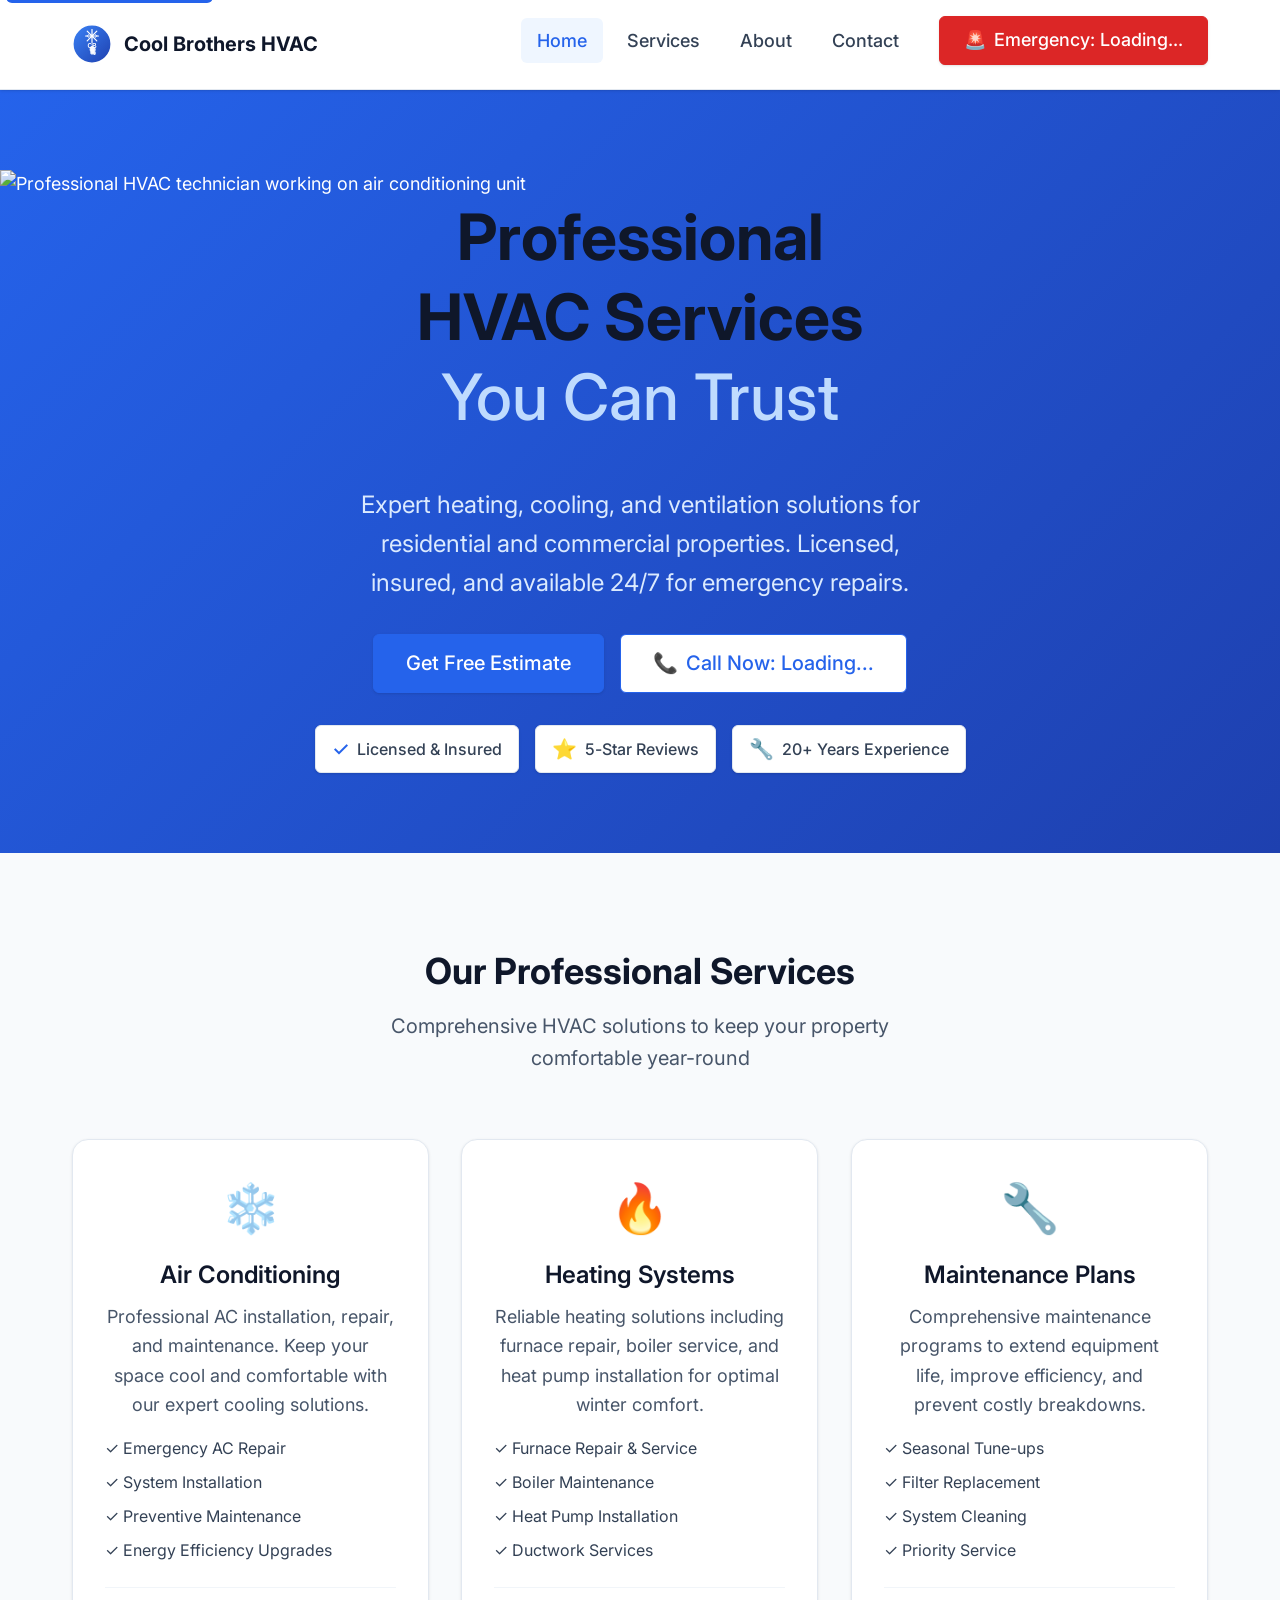
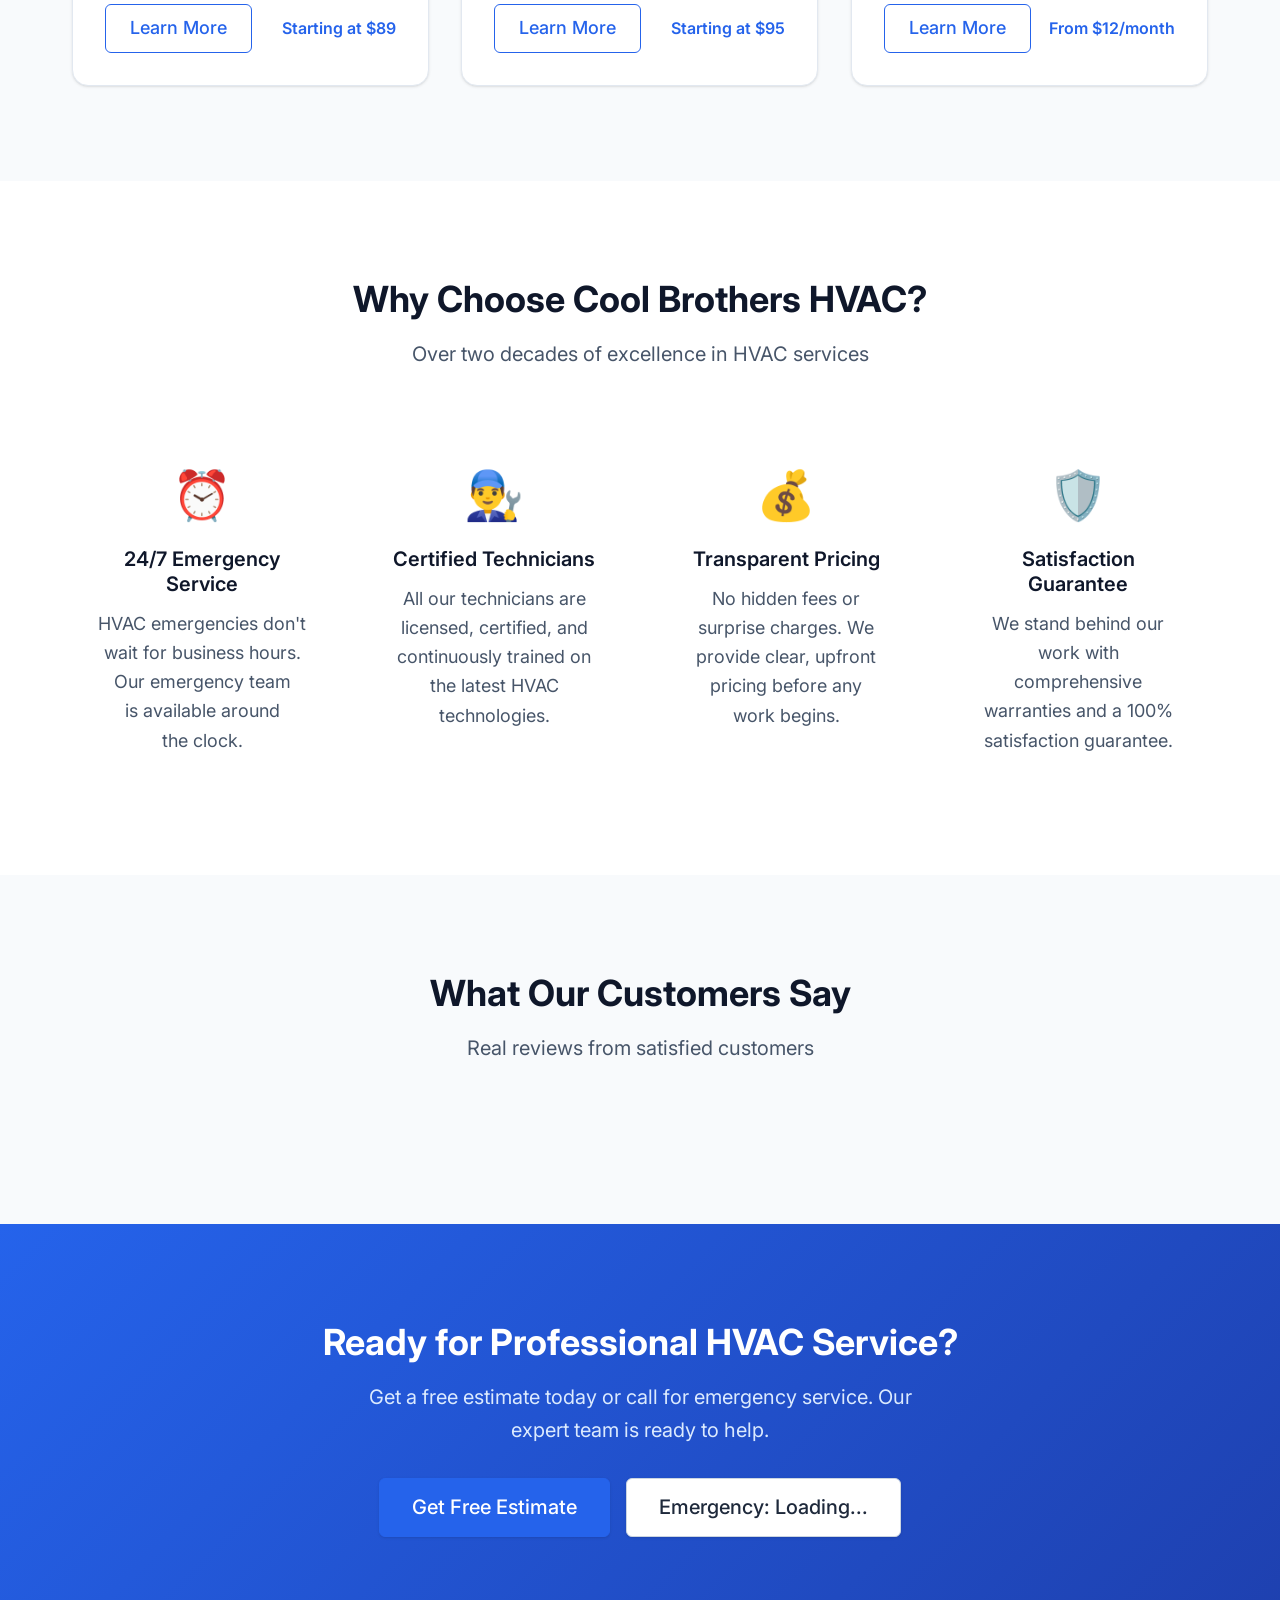
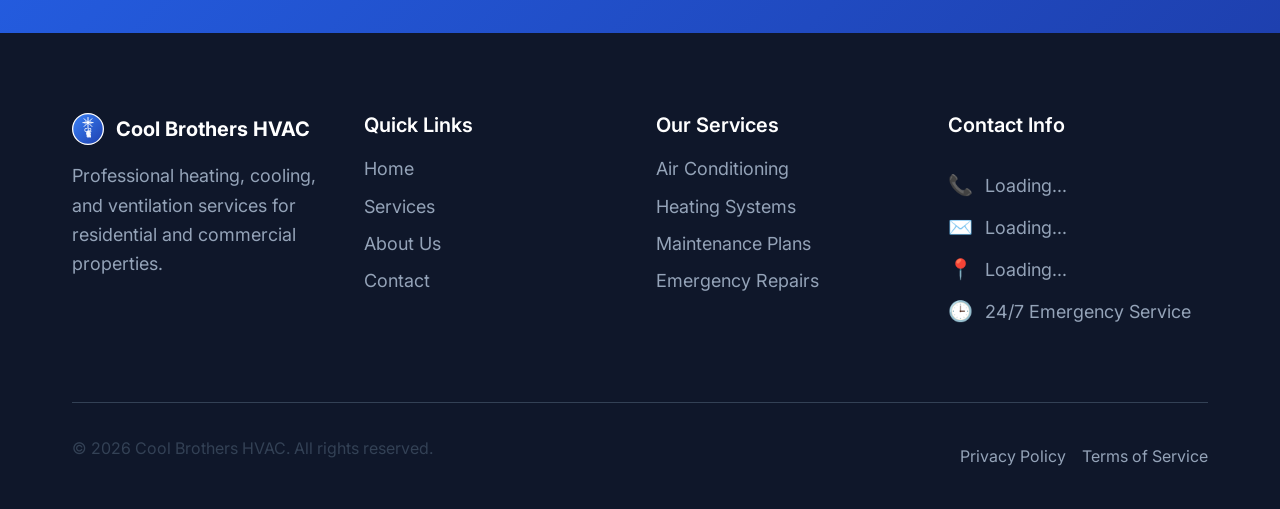
==== index.html @ 7c3dbd48 "Initial commit" ====
<!DOCTYPE html>
<html lang="en">
<head>
    <meta charset="UTF-8">
    <meta name="viewport" content="width=device-width, initial-scale=1.0">
    <meta name="description" content="Cool Brothers HVAC - Professional heating, cooling, and ventilation services for residential and commercial properties. Emergency repairs available 24/7.">
    <meta name="keywords" content="HVAC, heating, cooling, air conditioning, furnace repair, emergency HVAC, commercial HVAC">
    <title>Cool Brothers HVAC - Professional Heating & Cooling Services</title>
    
    <!-- Stylesheets -->
    <link rel="stylesheet" href="css/main.css">
    
    <!-- Favicon -->
    <link rel="icon" type="image/svg+xml" href="assets/images/favicon.svg">
    <link rel="alternate icon" href="assets/images/favicon.svg">
    
    <!-- Preconnect for performance optimization -->
    <link rel="preconnect" href="https://fonts.googleapis.com">
    <link rel="preconnect" href="https://fonts.gstatic.com" crossorigin>
    <link href="https://fonts.googleapis.com/css2?family=Inter:wght@400;500;600;700&family=Open+Sans:wght@400;600&display=swap" rel="stylesheet">
    
    <!-- Load Configuration First -->
    <script src="js/config.js"></script>
    
    <!-- Segment Analytics (Configuration-driven) -->
    <script>
        !function(){var analytics=window.analytics=window.analytics||[];if(!analytics.initialize)if(analytics.invoked)window.console&&console.error&&console.error("Segment snippet included twice.");else{analytics.invoked=!0;analytics.methods=["trackSubmit","trackClick","trackLink","trackForm","pageview","identify","reset","group","track","ready","alias","debug","page","once","off","on","addSourceMiddleware","addIntegrationMiddleware","setAnonymousId","addDestinationMiddleware"];analytics.factory=function(e){return function(){var t=Array.prototype.slice.call(arguments);t.unshift(e);analytics.push(t);return analytics}};for(var e=0;e<analytics.methods.length;e++){var key=analytics.methods[e];analytics[key]=analytics.factory(key)}analytics.load=function(key,e){var t=document.createElement("script");t.type="text/javascript";t.async=!0;t.src="https://cdn.segment.com/analytics.js/v1/" + key + "/analytics.min.js";var n=document.getElementsByTagName("script")[0];n.parentNode.insertBefore(t,n);analytics._loadOptions=e};analytics.SNIPPET_VERSION="4.13.2";
        
        // Initialize analytics with configuration
        window.addEventListener('DOMContentLoaded', function() {
            try {
                // Initialize config first
                if (typeof CoolBrothersConfig !== 'undefined') {
                    window.AppConfig = new CoolBrothersConfig();
                    const config = window.AppConfig.getAnalytics();
                    if (config.enabled && config.segmentWriteKey && !config.segmentWriteKey.includes('paste_your_')) {
                        analytics.load(config.segmentWriteKey);
                        analytics.page();
                        console.log('📊 Segment Analytics initialized');
                    } else if (window.AppConfig.isDevelopment()) {
                        console.warn('⚠️ Segment Analytics not initialized - please set SEGMENT_WRITE_KEY in config.js');
                    }
                } else {
                    console.warn('⚠️ Configuration not loaded - check js/config.js');
                }
            } catch (error) {
                console.error('⚠️ Analytics initialization failed:', error);
            }
        });
        }}();
    </script>
</head>
<body>
    <!-- Skip to main content for accessibility -->
    <a href="#main" class="skip-link">Skip to main content</a>
    
    <!-- Header with navigation -->
    <header class="header" role="banner">
        <div class="container">
            <nav class="navbar" role="navigation" aria-label="Main navigation">
                <!-- Logo and company name -->
                <div class="navbar__brand">
                    <img src="assets/images/logo.svg" alt="Cool Brothers HVAC" class="logo" width="50" height="50">
                    <span class="company-name">Cool Brothers HVAC</span>
                </div>
                
                <!-- Mobile menu toggle button -->
                <button class="navbar__toggle" aria-label="Toggle mobile menu" aria-expanded="false">
                    <span class="navbar__toggle-icon"></span>
                    <span class="navbar__toggle-icon"></span>
                    <span class="navbar__toggle-icon"></span>
                </button>
                
                <!-- Navigation menu -->
                <div class="navbar__menu" id="navbarMenu">
                    <ul class="navbar__nav" role="menubar">
                        <li class="navbar__item" role="none">
                            <a href="index.html" class="navbar__link navbar__link--active" role="menuitem" aria-current="page">Home</a>
                        </li>
                        <li class="navbar__item" role="none">
                            <a href="services.html" class="navbar__link" role="menuitem">Services</a>
                        </li>
                        <li class="navbar__item" role="none">
                            <a href="about.html" class="navbar__link" role="menuitem">About</a>
                        </li>
                        <li class="navbar__item" role="none">
                            <a href="contact.html" class="navbar__link" role="menuitem">Contact</a>
                        </li>
                        <!-- Emergency contact in header -->
                        <li class="navbar__item navbar__item--emergency" role="none">
                            <a href="#" class="btn btn--emergency" role="menuitem" id="headerEmergencyBtn">
                                <span class="emergency-icon">🚨</span>
                                <span class="emergency-text">Emergency: Loading...</span>
                            </a>
                        </li>
                    </ul>
                </div>
            </nav>
        </div>
    </header>
    
    <!-- Main content -->
    <main id="main" class="main" role="main">
        
        <!-- Hero Section -->
        <section class="hero" role="banner">
            <div class="hero__background">
                <img src="assets/images/hero-bg.jpg" alt="Professional HVAC technician working on air conditioning unit" class="hero__image">
            </div>
            <div class="container">
                <div class="hero__content">
                    <h1 class="hero__title">
                        Professional HVAC Services
                        <span class="hero__subtitle">You Can Trust</span>
                    </h1>
                    <p class="hero__description">
                        Expert heating, cooling, and ventilation solutions for residential and commercial properties. 
                        Licensed, insured, and available 24/7 for emergency repairs.
                    </p>
                    
                    <!-- Hero call-to-action buttons -->
                    <div class="hero__actions">
                        <a href="contact.html" class="btn btn--primary btn--large" onclick="ConfigUtils.trackEvent('CTA Clicked', {location: 'hero', action: 'get_estimate'})">
                            Get Free Estimate
                        </a>
                        <a href="#" class="btn btn--secondary btn--large" id="heroPhoneBtn">
                            <span class="phone-icon">📞</span>
                            <span class="phone-text">Call Now: Loading...</span>
                        </a>
                    </div>
                    
                    <!-- Trust indicators -->
                    <div class="hero__badges">
                        <div class="trust-badge">
                            <span class="trust-badge__icon">✓</span>
                            <span class="trust-badge__text">Licensed & Insured</span>
                        </div>
                        <div class="trust-badge">
                            <span class="trust-badge__icon">⭐</span>
                            <span class="trust-badge__text">5-Star Reviews</span>
                        </div>
                        <div class="trust-badge">
                            <span class="trust-badge__icon">🔧</span>
                            <span class="trust-badge__text">20+ Years Experience</span>
                        </div>
                    </div>
                </div>
            </div>
        </section>
        
        <!-- Services Overview Section -->
        <section class="services-overview" id="services">
            <div class="container">
                <div class="section-header">
                    <h2 class="section-title">Our Professional Services</h2>
                    <p class="section-description">
                        Comprehensive HVAC solutions to keep your property comfortable year-round
                    </p>
                </div>
                
                <div class="services-grid">
                    <!-- Air Conditioning Service -->
                    <article class="service-card" role="region" aria-labelledby="ac-service-title">
                        <div class="service-card__icon">
                            ❄️
                        </div>
                        <h3 class="service-card__title" id="ac-service-title">Air Conditioning</h3>
                        <p class="service-card__description">
                            Professional AC installation, repair, and maintenance. Keep your space cool and comfortable with our expert cooling solutions.
                        </p>
                        <ul class="service-card__features">
                            <li>✓ Emergency AC Repair</li>
                            <li>✓ System Installation</li>
                            <li>✓ Preventive Maintenance</li>
                            <li>✓ Energy Efficiency Upgrades</li>
                        </ul>
                        <div class="service-card__actions">
                            <a href="services.html#air-conditioning" class="btn btn--outline">Learn More</a>
                            <span class="service-card__price">Starting at $89</span>
                        </div>
                    </article>
                    
                    <!-- Heating Service -->
                    <article class="service-card" role="region" aria-labelledby="heating-service-title">
                        <div class="service-card__icon">
                            🔥
                        </div>
                        <h3 class="service-card__title" id="heating-service-title">Heating Systems</h3>
                        <p class="service-card__description">
                            Reliable heating solutions including furnace repair, boiler service, and heat pump installation for optimal winter comfort.
                        </p>
                        <ul class="service-card__features">
                            <li>✓ Furnace Repair & Service</li>
                            <li>✓ Boiler Maintenance</li>
                            <li>✓ Heat Pump Installation</li>
                            <li>✓ Ductwork Services</li>
                        </ul>
                        <div class="service-card__actions">
                            <a href="services.html#heating" class="btn btn--outline">Learn More</a>
                            <span class="service-card__price">Starting at $95</span>
                        </div>
                    </article>
                    
                    <!-- Maintenance Service -->
                    <article class="service-card" role="region" aria-labelledby="maintenance-service-title">
                        <div class="service-card__icon">
                            🔧
                        </div>
                        <h3 class="service-card__title" id="maintenance-service-title">Maintenance Plans</h3>
                        <p class="service-card__description">
                            Comprehensive maintenance programs to extend equipment life, improve efficiency, and prevent costly breakdowns.
                        </p>
                        <ul class="service-card__features">
                            <li>✓ Seasonal Tune-ups</li>
                            <li>✓ Filter Replacement</li>
                            <li>✓ System Cleaning</li>
                            <li>✓ Priority Service</li>
                        </ul>
                        <div class="service-card__actions">
                            <a href="services.html#maintenance" class="btn btn--outline">Learn More</a>
                            <span class="service-card__price">From $12/month</span>
                        </div>
                    </article>
                </div>
            </div>
        </section>
        
        <!-- Why Choose Us Section -->
        <section class="why-choose-us">
            <div class="container">
                <div class="section-header">
                    <h2 class="section-title">Why Choose Cool Brothers HVAC?</h2>
                    <p class="section-description">
                        Over two decades of excellence in HVAC services
                    </p>
                </div>
                
                <div class="features-grid">
                    <div class="feature">
                        <div class="feature__icon">⏰</div>
                        <h3 class="feature__title">24/7 Emergency Service</h3>
                        <p class="feature__description">
                            HVAC emergencies don't wait for business hours. Our emergency team is available around the clock.
                        </p>
                    </div>
                    
                    <div class="feature">
                        <div class="feature__icon">👨‍🔧</div>
                        <h3 class="feature__title">Certified Technicians</h3>
                        <p class="feature__description">
                            All our technicians are licensed, certified, and continuously trained on the latest HVAC technologies.
                        </p>
                    </div>
                    
                    <div class="feature">
                        <div class="feature__icon">💰</div>
                        <h3 class="feature__title">Transparent Pricing</h3>
                        <p class="feature__description">
                            No hidden fees or surprise charges. We provide clear, upfront pricing before any work begins.
                        </p>
                    </div>
                    
                    <div class="feature">
                        <div class="feature__icon">🛡️</div>
                        <h3 class="feature__title">Satisfaction Guarantee</h3>
                        <p class="feature__description">
                            We stand behind our work with comprehensive warranties and a 100% satisfaction guarantee.
                        </p>
                    </div>
                </div>
            </div>
        </section>
        
        <!-- Testimonials Section (will be enhanced with JavaScript) -->
        <section class="testimonials" id="testimonials">
            <div class="container">
                <div class="section-header">
                    <h2 class="section-title">What Our Customers Say</h2>
                    <p class="section-description">
                        Real reviews from satisfied customers
                    </p>
                </div>
                
                <div class="testimonials-container" id="testimonialsContainer">
                    <!-- Testimonials will be loaded via JavaScript -->
                    <div class="testimonial-card">
                        <div class="testimonial-card__rating">
                            ⭐⭐⭐⭐⭐
                        </div>
                        <blockquote class="testimonial-card__quote">
                            "Excellent service! They arrived on time, diagnosed the problem quickly, and had our AC running perfectly within an hour. Highly recommend Cool Brothers HVAC."
                        </blockquote>
                        <cite class="testimonial-card__author">
                            <strong>Sarah Johnson</strong>
                            <span>Residential Customer</span>
                        </cite>
                    </div>
                </div>
            </div>
        </section>
        
        <!-- Call to Action Section -->
        <section class="cta-section">
            <div class="container">
                <div class="cta-content">
                    <h2 class="cta-title">Ready for Professional HVAC Service?</h2>
                    <p class="cta-description">
                        Get a free estimate today or call for emergency service. Our expert team is ready to help.
                    </p>
                    <div class="cta-actions">
                        <a href="contact.html" class="btn btn--primary btn--large" onclick="ConfigUtils.trackEvent('CTA Clicked', {location: 'bottom_cta', action: 'get_estimate'})">
                            Get Free Estimate
                        </a>
                        <a href="#" class="btn btn--white btn--large" id="ctaEmergencyBtn">
                            <span class="emergency-text">Emergency: Loading...</span>
                        </a>
                    </div>
                </div>
            </div>
        </section>
    </main>
    
    <!-- Footer -->
    <footer class="footer" role="contentinfo">
        <div class="container">
            <div class="footer__content">
                <!-- Company Information -->
                <div class="footer__section">
                    <div class="footer__brand">
                        <img src="assets/images/logo.svg" alt="Cool Brothers HVAC" class="footer__logo" width="40" height="40">
                        <span class="footer__company-name">Cool Brothers HVAC</span>
                    </div>
                    <p class="footer__description">
                        Professional heating, cooling, and ventilation services for residential and commercial properties.
                    </p>
                    <div class="footer__social">
                        <!-- Social media links would go here -->
                    </div>
                </div>
                
                <!-- Quick Links -->
                <div class="footer__section">
                    <h3 class="footer__title">Quick Links</h3>
                    <nav class="footer__nav" role="navigation" aria-label="Footer navigation">
                        <ul class="footer__nav-list">
                            <li><a href="index.html" class="footer__link">Home</a></li>
                            <li><a href="services.html" class="footer__link">Services</a></li>
                            <li><a href="about.html" class="footer__link">About Us</a></li>
                            <li><a href="contact.html" class="footer__link">Contact</a></li>
                        </ul>
                    </nav>
                </div>
                
                <!-- Services -->
                <div class="footer__section">
                    <h3 class="footer__title">Our Services</h3>
                    <ul class="footer__nav-list">
                        <li><a href="services.html#air-conditioning" class="footer__link">Air Conditioning</a></li>
                        <li><a href="services.html#heating" class="footer__link">Heating Systems</a></li>
                        <li><a href="services.html#maintenance" class="footer__link">Maintenance Plans</a></li>
                        <li><a href="services.html#emergency" class="footer__link">Emergency Repairs</a></li>
                    </ul>
                </div>
                
                <!-- Contact Information -->
                <div class="footer__section">
                    <h3 class="footer__title">Contact Info</h3>
                    <div class="footer__contact">
                        <div class="contact-item">
                            <span class="contact-item__icon">📞</span>
                            <a href="#" class="contact-item__text" id="footerPhoneLink">Loading...</a>
                        </div>
                        <div class="contact-item">
                            <span class="contact-item__icon">✉️</span>
                            <a href="#" class="contact-item__text" id="footerEmailLink">Loading...</a>
                        </div>
                        <div class="contact-item">
                            <span class="contact-item__icon">📍</span>
                            <span class="contact-item__text" id="footerAddress">Loading...</span>
                        </div>
                        <div class="contact-item">
                            <span class="contact-item__icon">🕒</span>
                            <span class="contact-item__text">24/7 Emergency Service</span>
                        </div>
                    </div>
                </div>
            </div>
            
            <!-- Footer Bottom -->
            <div class="footer__bottom">
                <div class="footer__copyright">
                    <p>&copy; 2026 Cool Brothers HVAC. All rights reserved.</p>
                </div>
                <div class="footer__legal">
                    <a href="#" class="footer__legal-link">Privacy Policy</a>
                    <a href="#" class="footer__legal-link">Terms of Service</a>
                </div>
            </div>
        </div>
    </footer>
    
    <!-- JavaScript files -->
    <script src="js/main.js"></script>
    
    <!-- Schema.org structured data for SEO -->
    <script type="application/ld+json">
    {
        "@context": "https://schema.org",
        "@type": "LocalBusiness",
        "name": "Cool Brothers HVAC",
        "image": "https://coolbrothershvac.com/assets/images/logo.svg",
        "description": "Professional heating, cooling, and ventilation services for residential and commercial properties.",
        "address": {
            "@type": "PostalAddress",
            "streetAddress": "123 Main St",
            "addressLocality": "Springfield",
            "addressRegion": "USA"
        },
        "telephone": "+15551234567",
        "email": "info@coolbrothershvac.com",
        "url": "https://coolbrothershvac.com",
        "openingHours": "Mo-Su 00:00-23:59",
        "serviceArea": {
            "@type": "GeoCircle",
            "geoMidpoint": {
                "@type": "GeoCoordinates",
                "latitude": "40.7128",
                "longitude": "-74.0060"
            },
            "geoRadius": "50000"
        },
        "aggregateRating": {
            "@type": "AggregateRating",
            "ratingValue": "4.8",
            "reviewCount": "127"
        }
    }
    </script>
</body>
</html>
---- css/main.css ----
/* ==========================================================================
   Cool Brothers HVAC - Main Stylesheet
   
   A comprehensive CSS foundation for a professional HVAC business website.
   Built with modern CSS practices, accessibility, and performance in mind.
   
   Table of Contents:
   1. CSS Custom Properties (Variables)
   2. CSS Reset & Base Styles
   3. Typography System
   4. Layout & Utilities
   5. Components
   6. Responsive Design
   7. Animations & Transitions
   8. Print Styles
   ========================================================================== */

/* ==========================================================================
   1. CSS CUSTOM PROPERTIES (CSS VARIABLES)
   ========================================================================== */

:root {
  /* === Color Palette === */
  /* Primary Blues - Professional & Trustworthy */
  --color-primary-50: #eff6ff;
  --color-primary-100: #dbeafe;
  --color-primary-200: #bfdbfe;
  --color-primary-300: #93c5fd;
  --color-primary-400: #60a5fa;
  --color-primary-500: #3b82f6;  /* Primary brand color */
  --color-primary-600: #2563eb;  /* Primary dark */
  --color-primary-700: #1d4ed8;
  --color-primary-800: #1e40af;
  --color-primary-900: #1e3a8a;

  /* Secondary Grays - Professional & Clean */
  --color-gray-50: #f8fafc;
  --color-gray-100: #f1f5f9;
  --color-gray-200: #e2e8f0;
  --color-gray-300: #cbd5e1;
  --color-gray-400: #94a3b8;
  --color-gray-500: #64748b;
  --color-gray-600: #475569;
  --color-gray-700: #334155;
  --color-gray-800: #1e293b;
  --color-gray-900: #0f172a;

  /* Accent Colors */
  --color-accent-blue: #0ea5e9;     /* Sky blue for highlights */
  --color-accent-teal: #0d9488;     /* Cooling teal */
  --color-warm-orange: #ea580c;     /* Heating orange */
  
  /* Semantic Colors */
  --color-white: #ffffff;
  --color-black: #000000;
  --color-success: #10b981;
  --color-warning: #f59e0b;
  --color-error: #ef4444;
  --color-emergency: #dc2626;

  /* === Typography === */
  --font-primary: 'Inter', -apple-system, BlinkMacSystemFont, 'Segoe UI', Roboto, sans-serif;
  --font-secondary: 'Open Sans', -apple-system, BlinkMacSystemFont, 'Segoe UI', Roboto, sans-serif;
  --font-mono: 'SF Mono', Monaco, Consolas, 'Liberation Mono', 'Courier New', monospace;

  /* Font Weights */
  --font-weight-light: 300;
  --font-weight-normal: 400;
  --font-weight-medium: 500;
  --font-weight-semibold: 600;
  --font-weight-bold: 700;

  /* Font Sizes - Fluid Typography */
  --font-size-xs: clamp(0.75rem, 0.7rem + 0.25vw, 0.875rem);
  --font-size-sm: clamp(0.875rem, 0.8rem + 0.375vw, 1rem);
  --font-size-base: clamp(1rem, 0.9rem + 0.5vw, 1.125rem);
  --font-size-lg: clamp(1.125rem, 1rem + 0.625vw, 1.25rem);
  --font-size-xl: clamp(1.25rem, 1.1rem + 0.75vw, 1.5rem);
  --font-size-2xl: clamp(1.5rem, 1.3rem + 1vw, 1.875rem);
  --font-size-3xl: clamp(1.875rem, 1.6rem + 1.375vw, 2.25rem);
  --font-size-4xl: clamp(2.25rem, 1.9rem + 1.75vw, 3rem);
  --font-size-5xl: clamp(3rem, 2.5rem + 2.5vw, 4rem);

  /* Line Heights */
  --line-height-tight: 1.25;
  --line-height-snug: 1.375;
  --line-height-normal: 1.5;
  --line-height-relaxed: 1.625;
  --line-height-loose: 2;

  /* === Spacing === */
  --space-px: 1px;
  --space-0: 0;
  --space-1: 0.25rem;    /* 4px */
  --space-2: 0.5rem;     /* 8px */
  --space-3: 0.75rem;    /* 12px */
  --space-4: 1rem;       /* 16px */
  --space-5: 1.25rem;    /* 20px */
  --space-6: 1.5rem;     /* 24px */
  --space-8: 2rem;       /* 32px */
  --space-10: 2.5rem;    /* 40px */
  --space-12: 3rem;      /* 48px */
  --space-16: 4rem;      /* 64px */
  --space-20: 5rem;      /* 80px */
  --space-24: 6rem;      /* 96px */
  --space-32: 8rem;      /* 128px */

  /* === Layout === */
  --container-max-width: 1200px;
  --container-padding: var(--space-4);
  --section-padding: var(--space-20);
  --card-padding: var(--space-6);

  /* Breakpoints (for reference in media queries) */
  --breakpoint-sm: 640px;
  --breakpoint-md: 768px;
  --breakpoint-lg: 1024px;
  --breakpoint-xl: 1280px;

  /* === Borders & Radius === */
  --border-width: 1px;
  --border-width-2: 2px;
  --border-radius-sm: 0.25rem;
  --border-radius: 0.375rem;
  --border-radius-md: 0.5rem;
  --border-radius-lg: 0.75rem;
  --border-radius-xl: 1rem;
  --border-radius-2xl: 1.5rem;
  --border-radius-full: 9999px;

  /* === Shadows === */
  --shadow-xs: 0 1px 2px 0 rgb(0 0 0 / 0.05);
  --shadow-sm: 0 1px 3px 0 rgb(0 0 0 / 0.1), 0 1px 2px -1px rgb(0 0 0 / 0.1);
  --shadow-md: 0 4px 6px -1px rgb(0 0 0 / 0.1), 0 2px 4px -2px rgb(0 0 0 / 0.1);
  --shadow-lg: 0 10px 15px -3px rgb(0 0 0 / 0.1), 0 4px 6px -4px rgb(0 0 0 / 0.1);
  --shadow-xl: 0 20px 25px -5px rgb(0 0 0 / 0.1), 0 8px 10px -6px rgb(0 0 0 / 0.1);
  --shadow-2xl: 0 25px 50px -12px rgb(0 0 0 / 0.25);

  /* === Z-Index Scale === */
  --z-index-dropdown: 1000;
  --z-index-sticky: 1020;
  --z-index-fixed: 1030;
  --z-index-modal: 1040;
  --z-index-popover: 1050;
  --z-index-tooltip: 1060;

  /* === Transitions === */
  --transition-fast: 150ms ease-in-out;
  --transition-normal: 200ms ease-in-out;
  --transition-slow: 300ms ease-in-out;
  --transition-slower: 500ms ease-in-out;

  /* === Animation Curves === */
  --ease-out-cubic: cubic-bezier(0.33, 1, 0.68, 1);
  --ease-in-out-cubic: cubic-bezier(0.65, 0, 0.35, 1);
}

/* ==========================================================================
   2. CSS RESET & BASE STYLES
   ========================================================================== */

/* Modern CSS Reset */
*,
*::before,
*::after {
  box-sizing: border-box;
}

* {
  margin: 0;
  padding: 0;
}

html,
body {
  height: 100%;
}

body {
  font-family: var(--font-primary);
  font-size: var(--font-size-base);
  font-weight: var(--font-weight-normal);
  line-height: var(--line-height-normal);
  color: var(--color-gray-800);
  background-color: var(--color-white);
  -webkit-font-smoothing: antialiased;
  -moz-osx-font-smoothing: grayscale;
  text-rendering: optimizeSpeed;
}

/* Improve media defaults */
img,
picture,
video,
canvas,
svg {
  display: block;
  max-width: 100%;
  height: auto;
}

/* Remove built-in form typography styles */
input,
button,
textarea,
select {
  font: inherit;
}

/* Avoid text overflows */
p,
h1,
h2,
h3,
h4,
h5,
h6 {
  overflow-wrap: break-word;
  hyphens: auto;
}

/* Improve line wrapping */
p {
  text-wrap: pretty;
}

h1,
h2,
h3,
h4,
h5,
h6 {
  text-wrap: balance;
}

/* Remove default button styles */
button {
  background: none;
  border: none;
  cursor: pointer;
}

/* Remove default link styles */
a {
  color: inherit;
  text-decoration: none;
}

/* Reset list styles */
ul,
ol {
  list-style: none;
}

/* Ensure consistent table rendering */
table {
  border-collapse: collapse;
  border-spacing: 0;
}

/* Accessibility improvements */
/* Remove animations for users who prefer reduced motion */
@media (prefers-reduced-motion: reduce) {
  *,
  *::before,
  *::after {
    animation-duration: 0.01ms !important;
    animation-iteration-count: 1 !important;
    transition-duration: 0.01ms !important;
    scroll-behavior: auto !important;
  }
}

/* Screen reader only content */
.sr-only {
  position: absolute;
  width: 1px;
  height: 1px;
  padding: 0;
  margin: -1px;
  overflow: hidden;
  clip: rect(0, 0, 0, 0);
  white-space: nowrap;
  border: 0;
}

/* Skip link for keyboard navigation */
.skip-link {
  position: absolute;
  top: -40px;
  left: 6px;
  background: var(--color-primary-600);
  color: var(--color-white);
  padding: var(--space-2) var(--space-4);
  border-radius: var(--border-radius);
  text-decoration: none;
  z-index: var(--z-index-tooltip);
  font-weight: var(--font-weight-medium);
  transition: var(--transition-fast);
}

.skip-link:focus {
  top: 6px;
}

/* ==========================================================================
   3. TYPOGRAPHY SYSTEM
   ========================================================================== */

/* Headings */
h1,
h2,
h3,
h4,
h5,
h6 {
  font-family: var(--font-primary);
  font-weight: var(--font-weight-bold);
  line-height: var(--line-height-tight);
  color: var(--color-gray-900);
  margin-bottom: var(--space-4);
}

h1 {
  font-size: var(--font-size-4xl);
  font-weight: var(--font-weight-bold);
}

h2 {
  font-size: var(--font-size-3xl);
  font-weight: var(--font-weight-bold);
}

h3 {
  font-size: var(--font-size-2xl);
  font-weight: var(--font-weight-semibold);
}

h4 {
  font-size: var(--font-size-xl);
  font-weight: var(--font-weight-semibold);
}

h5 {
  font-size: var(--font-size-lg);
  font-weight: var(--font-weight-medium);
}

h6 {
  font-size: var(--font-size-base);
  font-weight: var(--font-weight-medium);
  text-transform: uppercase;
  letter-spacing: 0.05em;
}

/* Paragraphs and text */
p {
  margin-bottom: var(--space-4);
  line-height: var(--line-height-relaxed);
  color: var(--color-gray-700);
}

/* Links */
a {
  color: var(--color-primary-600);
  transition: var(--transition-fast);
}

a:hover,
a:focus {
  color: var(--color-primary-700);
}

a:focus {
  outline: 2px solid var(--color-primary-500);
  outline-offset: 2px;
}

/* Lists */
ul,
ol {
  margin-left: var(--space-6);
  margin-bottom: var(--space-4);
}

li {
  margin-bottom: var(--space-2);
  line-height: var(--line-height-relaxed);
  color: var(--color-gray-700);
}

/* Quotes */
blockquote {
  border-left: 4px solid var(--color-primary-200);
  padding-left: var(--space-4);
  margin: var(--space-6) 0;
  font-style: italic;
  color: var(--color-gray-600);
  font-size: var(--font-size-lg);
  line-height: var(--line-height-relaxed);
}

/* Code */
code {
  font-family: var(--font-mono);
  font-size: 0.875em;
  background-color: var(--color-gray-100);
  padding: var(--space-1) var(--space-2);
  border-radius: var(--border-radius-sm);
  color: var(--color-gray-800);
}

/* Strong and emphasis */
strong {
  font-weight: var(--font-weight-semibold);
  color: var(--color-gray-900);
}

em {
  font-style: italic;
  color: var(--color-gray-700);
}

/* Small text */
small {
  font-size: var(--font-size-sm);
  color: var(--color-gray-500);
}

/* ==========================================================================
   4. LAYOUT & UTILITIES
   ========================================================================== */

/* Container */
.container {
  width: 100%;
  max-width: var(--container-max-width);
  margin: 0 auto;
  padding: 0 var(--container-padding);
}

@media (min-width: 640px) {
  .container {
    padding: 0 var(--space-6);
  }
}

@media (min-width: 1024px) {
  .container {
    padding: 0 var(--space-8);
  }
}

/* Section spacing */
.section {
  padding: var(--section-padding) 0;
}

/* Grid system */
.grid {
  display: grid;
  gap: var(--space-6);
}

.grid-cols-1 {
  grid-template-columns: repeat(1, minmax(0, 1fr));
}

.grid-cols-2 {
  grid-template-columns: repeat(2, minmax(0, 1fr));
}

.grid-cols-3 {
  grid-template-columns: repeat(3, minmax(0, 1fr));
}

.grid-cols-4 {
  grid-template-columns: repeat(4, minmax(0, 1fr));
}

/* Responsive grid adjustments */
@media (min-width: 640px) {
  .sm\:grid-cols-2 {
    grid-template-columns: repeat(2, minmax(0, 1fr));
  }
  .sm\:grid-cols-3 {
    grid-template-columns: repeat(3, minmax(0, 1fr));
  }
}

@media (min-width: 768px) {
  .md\:grid-cols-2 {
    grid-template-columns: repeat(2, minmax(0, 1fr));
  }
  .md\:grid-cols-3 {
    grid-template-columns: repeat(3, minmax(0, 1fr));
  }
  .md\:grid-cols-4 {
    grid-template-columns: repeat(4, minmax(0, 1fr));
  }
}

@media (min-width: 1024px) {
  .lg\:grid-cols-3 {
    grid-template-columns: repeat(3, minmax(0, 1fr));
  }
  .lg\:grid-cols-4 {
    grid-template-columns: repeat(4, minmax(0, 1fr));
  }
}

/* Flexbox utilities */
.flex {
  display: flex;
}

.inline-flex {
  display: inline-flex;
}

.flex-col {
  flex-direction: column;
}

.flex-row {
  flex-direction: row;
}

.flex-wrap {
  flex-wrap: wrap;
}

.items-center {
  align-items: center;
}

.items-start {
  align-items: flex-start;
}

.items-end {
  align-items: flex-end;
}

.justify-center {
  justify-content: center;
}

.justify-between {
  justify-content: space-between;
}

.justify-around {
  justify-content: space-around;
}

.justify-start {
  justify-content: flex-start;
}

.justify-end {
  justify-content: flex-end;
}

.gap-1 { gap: var(--space-1); }
.gap-2 { gap: var(--space-2); }
.gap-3 { gap: var(--space-3); }
.gap-4 { gap: var(--space-4); }
.gap-5 { gap: var(--space-5); }
.gap-6 { gap: var(--space-6); }
.gap-8 { gap: var(--space-8); }

/* Text alignment */
.text-left { text-align: left; }
.text-center { text-align: center; }
.text-right { text-align: right; }

/* Text colors */
.text-white { color: var(--color-white); }
.text-gray-500 { color: var(--color-gray-500); }
.text-gray-600 { color: var(--color-gray-600); }
.text-gray-700 { color: var(--color-gray-700); }
.text-gray-800 { color: var(--color-gray-800); }
.text-gray-900 { color: var(--color-gray-900); }
.text-primary-600 { color: var(--color-primary-600); }

/* Background colors */
.bg-white { background-color: var(--color-white); }
.bg-gray-50 { background-color: var(--color-gray-50); }
.bg-gray-100 { background-color: var(--color-gray-100); }
.bg-primary-50 { background-color: var(--color-primary-50); }
.bg-primary-500 { background-color: var(--color-primary-500); }
.bg-primary-600 { background-color: var(--color-primary-600); }

/* Spacing utilities */
.m-0 { margin: 0; }
.mt-0 { margin-top: 0; }
.mb-0 { margin-bottom: 0; }
.ml-0 { margin-left: 0; }
.mr-0 { margin-right: 0; }

.p-0 { padding: 0; }
.pt-0 { padding-top: 0; }
.pb-0 { padding-bottom: 0; }
.pl-0 { padding-left: 0; }
.pr-0 { padding-right: 0; }

.mb-4 { margin-bottom: var(--space-4); }
.mb-6 { margin-bottom: var(--space-6); }
.mb-8 { margin-bottom: var(--space-8); }

.py-4 { padding-top: var(--space-4); padding-bottom: var(--space-4); }
.py-6 { padding-top: var(--space-6); padding-bottom: var(--space-6); }
.py-8 { padding-top: var(--space-8); padding-bottom: var(--space-8); }

.px-4 { padding-left: var(--space-4); padding-right: var(--space-4); }
.px-6 { padding-left: var(--space-6); padding-right: var(--space-6); }
.px-8 { padding-left: var(--space-8); padding-right: var(--space-8); }

/* ==========================================================================
   5. COMPONENTS
   ========================================================================== */

/* === BUTTONS === */
.btn {
  display: inline-flex;
  align-items: center;
  justify-content: center;
  gap: var(--space-2);
  padding: var(--space-3) var(--space-6);
  font-family: var(--font-primary);
  font-size: var(--font-size-base);
  font-weight: var(--font-weight-medium);
  line-height: var(--line-height-tight);
  text-align: center;
  text-decoration: none;
  white-space: nowrap;
  border: var(--border-width) solid transparent;
  border-radius: var(--border-radius);
  cursor: pointer;
  transition: var(--transition-normal);
  user-select: none;
  min-height: 44px; /* Accessibility: minimum touch target */
}

.btn:focus {
  outline: 2px solid var(--color-primary-500);
  outline-offset: 2px;
}

.btn:disabled {
  opacity: 0.6;
  cursor: not-allowed;
}

/* Button Primary */
.btn--primary {
  background-color: var(--color-primary-600);
  color: var(--color-white);
  border-color: var(--color-primary-600);
  box-shadow: var(--shadow-sm);
}

.btn--primary:hover:not(:disabled) {
  background-color: var(--color-primary-700);
  border-color: var(--color-primary-700);
  transform: translateY(-1px);
  box-shadow: var(--shadow-md);
}

.btn--primary:active {
  transform: translateY(0);
  box-shadow: var(--shadow-sm);
}

/* Button Secondary */
.btn--secondary {
  background-color: var(--color-white);
  color: var(--color-primary-600);
  border-color: var(--color-primary-600);
}

.btn--secondary:hover:not(:disabled) {
  background-color: var(--color-primary-50);
  border-color: var(--color-primary-700);
  color: var(--color-primary-700);
}

/* Button Emergency */
.btn--emergency {
  background-color: var(--color-emergency);
  color: var(--color-white);
  border-color: var(--color-emergency);
  box-shadow: var(--shadow-sm);
  animation: pulse-emergency 2s infinite;
}

.btn--emergency:hover:not(:disabled) {
  background-color: #b91c1c;
  border-color: #b91c1c;
  animation: none;
}

@keyframes pulse-emergency {
  0%, 100% {
    box-shadow: 0 0 0 0 rgba(220, 38, 38, 0.7);
  }
  50% {
    box-shadow: 0 0 0 4px rgba(220, 38, 38, 0);
  }
}

/* Button White */
.btn--white {
  background-color: var(--color-white);
  color: var(--color-gray-800);
  border-color: var(--color-gray-300);
  box-shadow: var(--shadow-sm);
}

.btn--white:hover:not(:disabled) {
  background-color: var(--color-gray-50);
  border-color: var(--color-gray-400);
}

/* Button Outline */
.btn--outline {
  background-color: transparent;
  color: var(--color-primary-600);
  border-color: var(--color-primary-600);
}

.btn--outline:hover:not(:disabled) {
  background-color: var(--color-primary-600);
  color: var(--color-white);
}

/* Button Sizes */
.btn--small {
  padding: var(--space-2) var(--space-4);
  font-size: var(--font-size-sm);
  min-height: 36px;
}

.btn--large {
  padding: var(--space-4) var(--space-8);
  font-size: var(--font-size-lg);
  min-height: 52px;
}

/* Button Full Width */
.btn--full {
  width: 100%;
}

/* === CARDS === */
.card {
  background-color: var(--color-white);
  border: var(--border-width) solid var(--color-gray-200);
  border-radius: var(--border-radius-lg);
  padding: var(--card-padding);
  box-shadow: var(--shadow-sm);
  transition: var(--transition-normal);
}

.card:hover {
  box-shadow: var(--shadow-md);
  transform: translateY(-2px);
}

.card__header {
  margin-bottom: var(--space-4);
}

.card__title {
  font-size: var(--font-size-lg);
  font-weight: var(--font-weight-semibold);
  color: var(--color-gray-900);
  margin-bottom: var(--space-2);
}

.card__subtitle {
  font-size: var(--font-size-sm);
  color: var(--color-gray-600);
}

.card__content {
  margin-bottom: var(--space-4);
}

.card__footer {
  margin-top: auto;
  padding-top: var(--space-4);
  border-top: var(--border-width) solid var(--color-gray-100);
}

/* === BADGES === */
.badge {
  display: inline-flex;
  align-items: center;
  gap: var(--space-1);
  padding: var(--space-1) var(--space-3);
  font-size: var(--font-size-xs);
  font-weight: var(--font-weight-medium);
  text-transform: uppercase;
  letter-spacing: 0.05em;
  border-radius: var(--border-radius-full);
  background-color: var(--color-primary-100);
  color: var(--color-primary-700);
}

.trust-badge {
  display: flex;
  align-items: center;
  gap: var(--space-2);
  padding: var(--space-2) var(--space-4);
  background-color: var(--color-white);
  border: var(--border-width) solid var(--color-gray-200);
  border-radius: var(--border-radius);
  font-size: var(--font-size-sm);
  font-weight: var(--font-weight-medium);
  box-shadow: var(--shadow-sm);
}

.trust-badge__icon {
  color: var(--color-primary-600);
  font-size: var(--font-size-lg);
}

.trust-badge__text {
  color: var(--color-gray-700);
}

/* === HEADER & NAVIGATION === */
.header {
  position: sticky;
  top: 0;
  background-color: var(--color-white);
  border-bottom: var(--border-width) solid var(--color-gray-200);
  box-shadow: var(--shadow-sm);
  z-index: var(--z-index-sticky);
}

.navbar {
  display: flex;
  align-items: center;
  justify-content: space-between;
  gap: var(--space-4);
  padding: var(--space-4) 0;
  position: relative;
}

.navbar__brand {
  display: flex;
  align-items: center;
  gap: var(--space-3);
  font-weight: var(--font-weight-bold);
  font-size: var(--font-size-lg);
  color: var(--color-gray-900);
}

.navbar__brand .logo {
  width: 40px;
  height: 40px;
  object-fit: contain;
}

.navbar__toggle {
  display: none;
  flex-direction: column;
  gap: var(--space-1);
  background: none;
  border: none;
  cursor: pointer;
  padding: var(--space-2);
  border-radius: var(--border-radius-sm);
}

.navbar__toggle-icon {
  width: 20px;
  height: 2px;
  background-color: var(--color-gray-600);
  transition: var(--transition-fast);
  border-radius: var(--border-radius-full);
}

.navbar__menu {
  display: flex;
  align-items: center;
  gap: var(--space-2);
}

.navbar__nav {
  display: flex;
  align-items: center;
  gap: var(--space-2);
  margin: 0;
  padding: 0;
  list-style: none;
}

.navbar__link {
  display: inline-flex;
  align-items: center;
  padding: var(--space-2) var(--space-4);
  font-size: var(--font-size-base);
  font-weight: var(--font-weight-medium);
  color: var(--color-gray-700);
  text-decoration: none;
  border-radius: var(--border-radius);
  transition: var(--transition-fast);
  position: relative;
}

.navbar__link:hover,
.navbar__link:focus {
  color: var(--color-primary-600);
  background-color: var(--color-primary-50);
}

.navbar__link--active {
  color: var(--color-primary-600);
  background-color: var(--color-primary-50);
}

.navbar__item--emergency {
  margin-left: var(--space-4);
}

/* Mobile Navigation */
@media (max-width: 767px) {
  .navbar__toggle {
    display: flex;
  }

  .navbar__menu {
    position: absolute;
    top: 100%;
    left: 0;
    right: 0;
    background-color: var(--color-white);
    border: var(--border-width) solid var(--color-gray-200);
    border-top: none;
    box-shadow: var(--shadow-lg);
    padding: var(--space-4);
    transform: translateY(-10px);
    opacity: 0;
    visibility: hidden;
    transition: var(--transition-normal);
  }

  .navbar__menu--active {
    transform: translateY(0);
    opacity: 1;
    visibility: visible;
  }

  .navbar__nav {
    flex-direction: column;
    gap: var(--space-2);
    width: 100%;
  }

  .navbar__item {
    width: 100%;
  }

  .navbar__link {
    width: 100%;
    justify-content: center;
    text-align: center;
  }

  .navbar__item--emergency {
    margin-left: 0;
    margin-top: var(--space-2);
  }
}

/* === HERO SECTION === */
.hero {
  position: relative;
  background: linear-gradient(135deg, var(--color-primary-600) 0%, var(--color-primary-800) 100%);
  color: var(--color-white);
  padding: var(--space-20) 0;
  overflow: hidden;
}

.hero::before {
  content: '';
  position: absolute;
  top: 0;
  left: 0;
  right: 0;
  bottom: 0;
  background: url('data:image/svg+xml,<svg width="60" height="60" viewBox="0 0 60 60" xmlns="http://www.w3.org/2000/svg"><g fill="none" fill-rule="evenodd"><g fill="%23ffffff" fill-opacity="0.03"><circle cx="30" cy="30" r="3"/></g></svg>');
  z-index: 1;
}

.hero__content {
  position: relative;
  z-index: 2;
  display: flex;
  flex-direction: column;
  align-items: center;
  text-align: center;
  gap: var(--space-8);
}

.hero__title {
  font-size: var(--font-size-5xl);
  font-weight: var(--font-weight-bold);
  line-height: var(--line-height-tight);
  margin-bottom: var(--space-4);
  max-width: 800px;
}

.hero__subtitle {
  display: block;
  color: var(--color-primary-200);
  font-weight: var(--font-weight-medium);
}

.hero__description {
  font-size: var(--font-size-xl);
  line-height: var(--line-height-relaxed);
  color: var(--color-primary-100);
  max-width: 600px;
  margin-bottom: 0;
}

.hero__actions {
  display: flex;
  flex-wrap: wrap;
  gap: var(--space-4);
  justify-content: center;
}

.hero__badges {
  display: flex;
  flex-wrap: wrap;
  gap: var(--space-4);
  justify-content: center;
}

@media (max-width: 767px) {
  .hero {
    padding: var(--space-16) 0;
  }

  .hero__title {
    font-size: var(--font-size-3xl);
  }

  .hero__description {
    font-size: var(--font-size-lg);
  }

  .hero__actions {
    flex-direction: column;
    align-items: center;
  }

  .hero__badges {
    flex-direction: column;
    align-items: center;
  }
}

/* === SECTION HEADERS === */
.section-header {
  text-align: center;
  margin-bottom: var(--space-16);
}

.section-title {
  font-size: var(--font-size-3xl);
  font-weight: var(--font-weight-bold);
  color: var(--color-gray-900);
  margin-bottom: var(--space-4);
}

.section-description {
  font-size: var(--font-size-lg);
  color: var(--color-gray-600);
  max-width: 600px;
  margin: 0 auto;
  line-height: var(--line-height-relaxed);
}

/* === SERVICES SECTION === */
.services-overview {
  padding: var(--space-24) 0;
  background-color: var(--color-gray-50);
}

.services-grid {
  display: grid;
  grid-template-columns: 1fr;
  gap: var(--space-8);
  margin-top: var(--space-12);
}

@media (min-width: 768px) {
  .services-grid {
    grid-template-columns: repeat(2, 1fr);
  }
}

@media (min-width: 1024px) {
  .services-grid {
    grid-template-columns: repeat(3, 1fr);
  }
}

.service-card {
  background-color: var(--color-white);
  padding: var(--space-8);
  border-radius: var(--border-radius-xl);
  box-shadow: var(--shadow-sm);
  transition: var(--transition-normal);
  border: var(--border-width) solid var(--color-gray-200);
}

.service-card:hover {
  transform: translateY(-4px);
  box-shadow: var(--shadow-lg);
  border-color: var(--color-primary-200);
}

.service-card__icon {
  font-size: var(--font-size-4xl);
  margin-bottom: var(--space-4);
  text-align: center;
}

.service-card__title {
  font-size: var(--font-size-xl);
  font-weight: var(--font-weight-semibold);
  color: var(--color-gray-900);
  margin-bottom: var(--space-3);
  text-align: center;
}

.service-card__description {
  font-size: var(--font-size-base);
  color: var(--color-gray-600);
  line-height: var(--line-height-relaxed);
  margin-bottom: var(--space-4);
  text-align: center;
}

.service-card__features {
  list-style: none;
  margin: 0 0 var(--space-6) 0;
  padding: 0;
}

.service-card__features li {
  display: flex;
  align-items: center;
  font-size: var(--font-size-sm);
  color: var(--color-gray-700);
  margin-bottom: var(--space-2);
}

.service-card__actions {
  display: flex;
  align-items: center;
  justify-content: space-between;
  margin-top: auto;
  padding-top: var(--space-4);
  border-top: var(--border-width) solid var(--color-gray-100);
}

.service-card__price {
  font-size: var(--font-size-sm);
  font-weight: var(--font-weight-semibold);
  color: var(--color-primary-600);
}

/* === FEATURES SECTION === */
.why-choose-us {
  padding: var(--space-24) 0;
  background-color: var(--color-white);
}

.features-grid {
  display: grid;
  grid-template-columns: 1fr;
  gap: var(--space-8);
  margin-top: var(--space-12);
}

@media (min-width: 640px) {
  .features-grid {
    grid-template-columns: repeat(2, 1fr);
  }
}

@media (min-width: 1024px) {
  .features-grid {
    grid-template-columns: repeat(4, 1fr);
  }
}

.feature {
  text-align: center;
  padding: var(--space-6);
}

.feature__icon {
  font-size: var(--font-size-4xl);
  margin-bottom: var(--space-4);
  display: block;
}

.feature__title {
  font-size: var(--font-size-lg);
  font-weight: var(--font-weight-semibold);
  color: var(--color-gray-900);
  margin-bottom: var(--space-3);
}

.feature__description {
  font-size: var(--font-size-base);
  color: var(--color-gray-600);
  line-height: var(--line-height-relaxed);
  margin-bottom: 0;
}

/* === TESTIMONIALS === */
.testimonials {
  padding: var(--space-24) 0;
  background-color: var(--color-gray-50);
}

.testimonials-container {
  position: relative;
  max-width: 800px;
  margin: 0 auto;
  margin-top: var(--space-12);
}

.testimonial-card {
  background-color: var(--color-white);
  padding: var(--space-8);
  border-radius: var(--border-radius-xl);
  box-shadow: var(--shadow-md);
  text-align: center;
  opacity: 0;
  transform: translateY(20px);
  transition: var(--transition-slow);
  position: absolute;
  top: 0;
  left: 0;
  right: 0;
}

.testimonial-card--active {
  opacity: 1;
  transform: translateY(0);
  position: relative;
}

.testimonial-card__rating {
  font-size: var(--font-size-lg);
  margin-bottom: var(--space-4);
}

.testimonial-card__quote {
  font-size: var(--font-size-lg);
  font-style: italic;
  color: var(--color-gray-700);
  line-height: var(--line-height-relaxed);
  margin-bottom: var(--space-6);
  border: none;
  padding: 0;
}

.testimonial-card__author {
  display: block;
  font-style: normal;
}

.testimonial-card__author strong {
  display: block;
  font-size: var(--font-size-lg);
  font-weight: var(--font-weight-semibold);
  color: var(--color-gray-900);
  margin-bottom: var(--space-1);
}

.testimonial-card__author span {
  font-size: var(--font-size-sm);
  color: var(--color-gray-500);
}

/* === CALL TO ACTION === */
.cta-section {
  padding: var(--space-24) 0;
  background: linear-gradient(135deg, var(--color-primary-600) 0%, var(--color-primary-800) 100%);
  color: var(--color-white);
  text-align: center;
}

.cta-title {
  font-size: var(--font-size-3xl);
  font-weight: var(--font-weight-bold);
  margin-bottom: var(--space-4);
  color: var(--color-white);
}

.cta-description {
  font-size: var(--font-size-lg);
  color: var(--color-primary-100);
  max-width: 600px;
  margin: 0 auto var(--space-8) auto;
  line-height: var(--line-height-relaxed);
}

.cta-actions {
  display: flex;
  flex-wrap: wrap;
  gap: var(--space-4);
  justify-content: center;
}

@media (max-width: 767px) {
  .cta-actions {
    flex-direction: column;
    align-items: center;
  }
}

/* === FOOTER === */
.footer {
  background-color: var(--color-gray-900);
  color: var(--color-gray-300);
  padding: var(--space-20) 0 var(--space-8) 0;
}

.footer__content {
  display: grid;
  grid-template-columns: 1fr;
  gap: var(--space-8);
  margin-bottom: var(--space-16);
}

@media (min-width: 640px) {
  .footer__content {
    grid-template-columns: repeat(2, 1fr);
  }
}

@media (min-width: 1024px) {
  .footer__content {
    grid-template-columns: repeat(4, 1fr);
  }
}

.footer__section {
  display: flex;
  flex-direction: column;
}

.footer__brand {
  display: flex;
  align-items: center;
  gap: var(--space-3);
  margin-bottom: var(--space-4);
}

.footer__company-name {
  font-size: var(--font-size-lg);
  font-weight: var(--font-weight-bold);
  color: var(--color-white);
}

.footer__logo {
  width: 32px;
  height: 32px;
}

.footer__description {
  color: var(--color-gray-400);
  line-height: var(--line-height-relaxed);
  margin-bottom: var(--space-4);
}

.footer__title {
  font-size: var(--font-size-lg);
  font-weight: var(--font-weight-semibold);
  color: var(--color-white);
  margin-bottom: var(--space-4);
}

.footer__nav-list {
  list-style: none;
  margin: 0;
  padding: 0;
}

.footer__nav-list li {
  margin-bottom: var(--space-2);
}

.footer__link {
  color: var(--color-gray-400);
  text-decoration: none;
  transition: var(--transition-fast);
}

.footer__link:hover,
.footer__link:focus {
  color: var(--color-white);
}

.footer__contact {
  margin-top: var(--space-4);
}

.contact-item {
  display: flex;
  align-items: center;
  gap: var(--space-3);
  margin-bottom: var(--space-3);
}

.contact-item__icon {
  font-size: var(--font-size-lg);
  color: var(--color-primary-400);
}

.contact-item__text {
  color: var(--color-gray-400);
  text-decoration: none;
  transition: var(--transition-fast);
}

.contact-item__text:hover,
.contact-item__text:focus {
  color: var(--color-white);
}

.footer__bottom {
  display: flex;
  flex-direction: column;
  gap: var(--space-4);
  align-items: center;
  justify-content: space-between;
  padding-top: var(--space-8);
  border-top: var(--border-width) solid var(--color-gray-700);
  text-align: center;
}

@media (min-width: 768px) {
  .footer__bottom {
    flex-direction: row;
    text-align: left;
  }
}

.footer__copyright {
  font-size: var(--font-size-sm);
  color: var(--color-gray-500);
}

.footer__legal {
  display: flex;
  gap: var(--space-4);
}

.footer__legal-link {
  font-size: var(--font-size-sm);
  color: var(--color-gray-400);
  text-decoration: none;
  transition: var(--transition-fast);
}

.footer__legal-link:hover,
.footer__legal-link:focus {
  color: var(--color-white);
}

/* ==========================================================================
   6. RESPONSIVE DESIGN
   ========================================================================== */

/* Mobile-first responsive breakpoints */
@media (min-width: 640px) {
  /**
   * Small screens and up (sm)
   * Typically tablets in portrait mode
   */
  .container {
    max-width: 640px;
  }
}

@media (min-width: 768px) {
  /**
   * Medium screens and up (md)
   * Typically tablets in landscape mode
   */
  .container {
    max-width: 768px;
  }

  .section {
    padding: calc(var(--section-padding) * 1.2) 0;
  }
}

@media (min-width: 1024px) {
  /**
   * Large screens and up (lg)
   * Typically small laptops and desktops
   */
  .container {
    max-width: 1024px;
  }

  .section {
    padding: calc(var(--section-padding) * 1.5) 0;
  }
}

@media (min-width: 1280px) {
  /**
   * Extra large screens and up (xl)
   * Typically large desktops
   */
  .container {
    max-width: var(--container-max-width);
  }
}

/* ==========================================================================
   7. ANIMATIONS & TRANSITIONS
   ========================================================================== */

/* Fade in animation */
@keyframes fadeIn {
  from {
    opacity: 0;
    transform: translateY(20px);
  }
  to {
    opacity: 1;
    transform: translateY(0);
  }
}

.animate-fade-in {
  animation: fadeIn 0.6s ease-out forwards;
}

/* Slide in from left */
@keyframes slideInLeft {
  from {
    opacity: 0;
    transform: translateX(-30px);
  }
  to {
    opacity: 1;
    transform: translateX(0);
  }
}

.animate-slide-in-left {
  animation: slideInLeft 0.5s ease-out forwards;
}

/* Slide in from right */
@keyframes slideInRight {
  from {
    opacity: 0;
    transform: translateX(30px);
  }
  to {
    opacity: 1;
    transform: translateX(0);
  }
}

.animate-slide-in-right {
  animation: slideInRight 0.5s ease-out forwards;
}

/* Scale in animation */
@keyframes scaleIn {
  from {
    opacity: 0;
    transform: scale(0.9);
  }
  to {
    opacity: 1;
    transform: scale(1);
  }
}

.animate-scale-in {
  animation: scaleIn 0.4s ease-out forwards;
}

/* Stagger animation delays for multiple elements */
.animate-stagger-1 { animation-delay: 0.1s; }
.animate-stagger-2 { animation-delay: 0.2s; }
.animate-stagger-3 { animation-delay: 0.3s; }
.animate-stagger-4 { animation-delay: 0.4s; }

/* Hover animations */
.hover-lift {
  transition: var(--transition-normal);
}

.hover-lift:hover {
  transform: translateY(-2px);
  box-shadow: var(--shadow-lg);
}

.hover-scale {
  transition: var(--transition-normal);
}

.hover-scale:hover {
  transform: scale(1.05);
}

/* Loading animation */
@keyframes spin {
  from {
    transform: rotate(0deg);
  }
  to {
    transform: rotate(360deg);
  }
}

.animate-spin {
  animation: spin 1s linear infinite;
}

/* ==========================================================================
   8. PRINT STYLES
   ========================================================================== */

@media print {
  /* Reset for print */
  * {
    background: transparent !important;
    color: black !important;
    box-shadow: none !important;
    text-shadow: none !important;
  }

  body {
    font-size: 12pt;
    line-height: 1.5;
  }

  /* Hide non-essential elements */
  .navbar,
  .btn,
  .footer,
  .hero__actions,
  .cta-section,
  .animate-fade-in,
  .animate-slide-in-left,
  .animate-slide-in-right,
  .animate-scale-in {
    display: none !important;
  }

  /* Ensure text is readable */
  h1, h2, h3, h4, h5, h6 {
    color: black !important;
    page-break-after: avoid;
  }

  p {
    orphans: 3;
    widows: 3;
  }

  /* Add page breaks */
  .section {
    page-break-before: avoid;
  }

  /* Show URLs for links */
  a[href]:after {
    content: " (" attr(href) ")";
    font-size: 10pt;
    color: #555;
  }

  /* Don't show URLs for internal links */
  a[href^="#"]:after,
  a[href^="tel:"]:after,
  a[href^="mailto:"]:after {
    content: "";
  }
}

/* ==========================================================================
   9. UTILITY CLASSES FOR DEVELOPMENT
   ========================================================================== */

/* Debug borders (remove in production) */
.debug {
  border: 1px solid red !important;
}

.debug * {
  border: 1px solid blue !important;
}

/* High contrast mode support */
@media (prefers-contrast: high) {
  :root {
    --color-gray-600: #000000;
    --color-gray-700: #000000;
    --color-gray-800: #000000;
    --color-gray-900: #000000;
  }
  
  .btn {
    border-width: var(--border-width-2);
  }
}

/* Dark mode support (basic) */
@media (prefers-color-scheme: dark) {
  .auto-dark {
    background-color: var(--color-gray-900);
    color: var(--color-gray-100);
  }
  
  .auto-dark .card {
    background-color: var(--color-gray-800);
    border-color: var(--color-gray-700);
    color: var(--color-gray-100);
  }
}

/* ==========================================================================
   10. FORM STYLES
   ========================================================================== */

/* Form Inputs */
.form-input,
.form-select,
.form-textarea {
  appearance: none;
  background-color: var(--color-white);
  border: var(--border-width) solid var(--color-gray-300);
  border-radius: var(--border-radius-md);
  font-size: var(--font-size-base);
  line-height: var(--line-height-normal);
  padding: var(--space-3) var(--space-4);
  transition: var(--transition-fast);
  width: 100%;
}

.form-input:focus,
.form-select:focus,
.form-textarea:focus {
  border-color: var(--color-primary-500);
  box-shadow: 0 0 0 3px rgba(59, 130, 246, 0.1);
  outline: none;
}

.form-input:disabled,
.form-select:disabled,
.form-textarea:disabled {
  background-color: var(--color-gray-50);
  color: var(--color-gray-500);
  cursor: not-allowed;
}

/* Select dropdown arrow */
.form-select {
  background-image: url("data:image/svg+xml,%3csvg xmlns='http://www.w3.org/2000/svg' fill='none' viewBox='0 0 20 20'%3e%3cpath stroke='%236b7280' stroke-linecap='round' stroke-linejoin='round' stroke-width='1.5' d='M6 8l4 4 4-4'/%3e%3c/svg%3e");
  background-position: right 0.5rem center;
  background-repeat: no-repeat;
  background-size: 1.5em 1.5em;
  padding-right: 2.5rem;
}

/* Form Labels */
.form-label {
  color: var(--color-gray-700);
  font-size: var(--font-size-sm);
  font-weight: var(--font-weight-medium);
  margin-bottom: var(--space-2);
  display: block;
}

.form-label--required::after {
  content: " *";
  color: var(--color-error);
}

/* Radio and Checkbox */
input[type="radio"],
input[type="checkbox"] {
  accent-color: var(--color-primary-600);
  margin: 0;
}

input[type="radio"]:focus,
input[type="checkbox"]:focus {
  box-shadow: 0 0 0 3px rgba(59, 130, 246, 0.1);
  outline: none;
}

/* Error States */
.form-input.error,
.form-select.error,
.form-textarea.error {
  border-color: var(--color-error);
}

.error-message {
  color: var(--color-error);
  font-size: var(--font-size-sm);
  margin-top: var(--space-1);
  display: block;
}

/* Form Groups */
.form-group {
  margin-bottom: var(--space-6);
}

.form-row {
  display: grid;
  grid-template-columns: 1fr;
  gap: var(--space-4);
}

@media (min-width: 640px) {
  .form-row {
    grid-template-columns: repeat(2, 1fr);
  }
}

/* ==========================================================================
   11. CONTACT PAGE SPECIFIC STYLES
   ========================================================================== */

/* Emergency Banner */
.emergency-banner {
  background: linear-gradient(135deg, var(--color-emergency) 0%, #b91c1c 100%);
  position: relative;
  overflow: hidden;
}

.emergency-banner::before {
  content: '';
  position: absolute;
  top: 0;
  left: 0;
  right: 0;
  bottom: 0;
  background: url('data:image/svg+xml,<svg width="60" height="60" viewBox="0 0 60 60" xmlns="http://www.w3.org/2000/svg"><g fill="none" fill-rule="evenodd"><g fill="%23ffffff" fill-opacity="0.05"><circle cx="30" cy="30" r="2"/></g></svg>');
  z-index: 1;
}

.emergency-banner > * {
  position: relative;
  z-index: 2;
}

/* FAQ Styles */
.faq-question {
  transition: var(--transition-fast);
}

.faq-question:hover {
  background-color: var(--color-gray-50);
}

.faq-answer {
  border-top: var(--border-width) solid var(--color-gray-100);
}

.faq-icon {
  font-size: var(--font-size-xl);
  font-weight: var(--font-weight-bold);
  color: var(--color-primary-600);
  transition: var(--transition-fast);
  width: 24px;
  height: 24px;
  display: flex;
  align-items: center;
  justify-content: center;
}

/* Contact Cards */
.contact-card {
  background-color: var(--color-white);
  border: var(--border-width) solid var(--color-gray-200);
  border-radius: var(--border-radius-lg);
  padding: var(--space-6);
  transition: var(--transition-normal);
}

.contact-card:hover {
  border-color: var(--color-primary-200);
  box-shadow: var(--shadow-md);
}

.contact-card__icon {
  width: 48px;
  height: 48px;
  background-color: var(--color-primary-100);
  border-radius: var(--border-radius-lg);
  display: flex;
  align-items: center;
  justify-content: center;
  font-size: var(--font-size-xl);
  margin-bottom: var(--space-4);
}

.contact-card__title {
  font-size: var(--font-size-lg);
  font-weight: var(--font-weight-semibold);
  color: var(--color-gray-900);
  margin-bottom: var(--space-2);
}

.contact-card__description {
  color: var(--color-gray-600);
  line-height: var(--line-height-relaxed);
}

/* ==========================================================================
   12. UTILITY CLASSES FOR RESPONSIVE SPACING
   ========================================================================== */

/* Responsive spacing utilities */
@media (min-width: 640px) {
  .sm\:space-y-6 > * + * { margin-top: var(--space-6); }
  .sm\:space-y-8 > * + * { margin-top: var(--space-8); }
}

@media (min-width: 768px) {
  .md\:space-y-6 > * + * { margin-top: var(--space-6); }
  .md\:space-y-8 > * + * { margin-top: var(--space-8); }
}

/* Additional spacing utilities */
.space-y-1 > * + * { margin-top: var(--space-1); }
.space-y-2 > * + * { margin-top: var(--space-2); }
.space-y-3 > * + * { margin-top: var(--space-3); }
.space-y-4 > * + * { margin-top: var(--space-4); }
.space-y-6 > * + * { margin-top: var(--space-6); }
.space-y-8 > * + * { margin-top: var(--space-8); }

.mb-20 { margin-bottom: var(--space-20); }
.mt-12 { margin-top: var(--space-12); }

/* Max width utilities */
.max-w-4xl {
  max-width: 56rem;
}

.max-w-6xl {
  max-width: 72rem;
}

/* ==========================================================================
   13. ADDITIONAL COMPONENT REFINEMENTS
   ========================================================================== */

/* Enhanced button focus states for accessibility */
.btn:focus-visible {
  outline: 2px solid var(--color-primary-500);
  outline-offset: 2px;
}

/* Improved card hover states */
.card:focus-within {
  box-shadow: var(--shadow-md);
  transform: translateY(-1px);
}

/* Enhanced link styles */
a:focus-visible {
  outline: 2px solid var(--color-primary-500);
  outline-offset: 2px;
  border-radius: var(--border-radius-sm);
}

/* Improved form accessibility */
.form-input:invalid,
.form-select:invalid,
.form-textarea:invalid {
  border-color: var(--color-error);
}

.form-input:valid,
.form-select:valid,
.form-textarea:valid {
  border-color: var(--color-success);
}

/* Loading state utilities */
.loading {
  pointer-events: none;
  opacity: 0.7;
}

.spinner {
  display: inline-block;
  width: 1em;
  height: 1em;
  border: 2px solid currentColor;
  border-radius: 50%;
  border-top-color: transparent;
  animation: spin 1s linear infinite;
}

/* Hidden utilities that respect animation preferences */
.hidden {
  display: none;
}

.invisible {
  visibility: hidden;
}

.opacity-0 {
  opacity: 0;
}

.opacity-50 {
  opacity: 0.5;
}

.opacity-75 {
  opacity: 0.75;
}

/* ==========================================================================
   14. PERFORMANCE OPTIMIZATIONS
   ========================================================================== */

/* Optimize animations for performance */
.hero,
.card,
.btn,
.service-card,
.testimonial-card {
  will-change: transform;
}

/* Remove will-change after interaction */
.hero:hover,
.card:hover,
.service-card:hover {
  will-change: auto;
}

/* Optimize font loading */
@media (min-width: 1024px) {
  body {
    font-feature-settings: "liga" 1, "kern" 1;
  }
}

/* Optimize images */
img {
  max-width: 100%;
  height: auto;
  image-rendering: optimizeQuality;
}

@supports (image-rendering: crisp-edges) {
  img[src$=".svg"] {
    image-rendering: crisp-edges;
  }
}
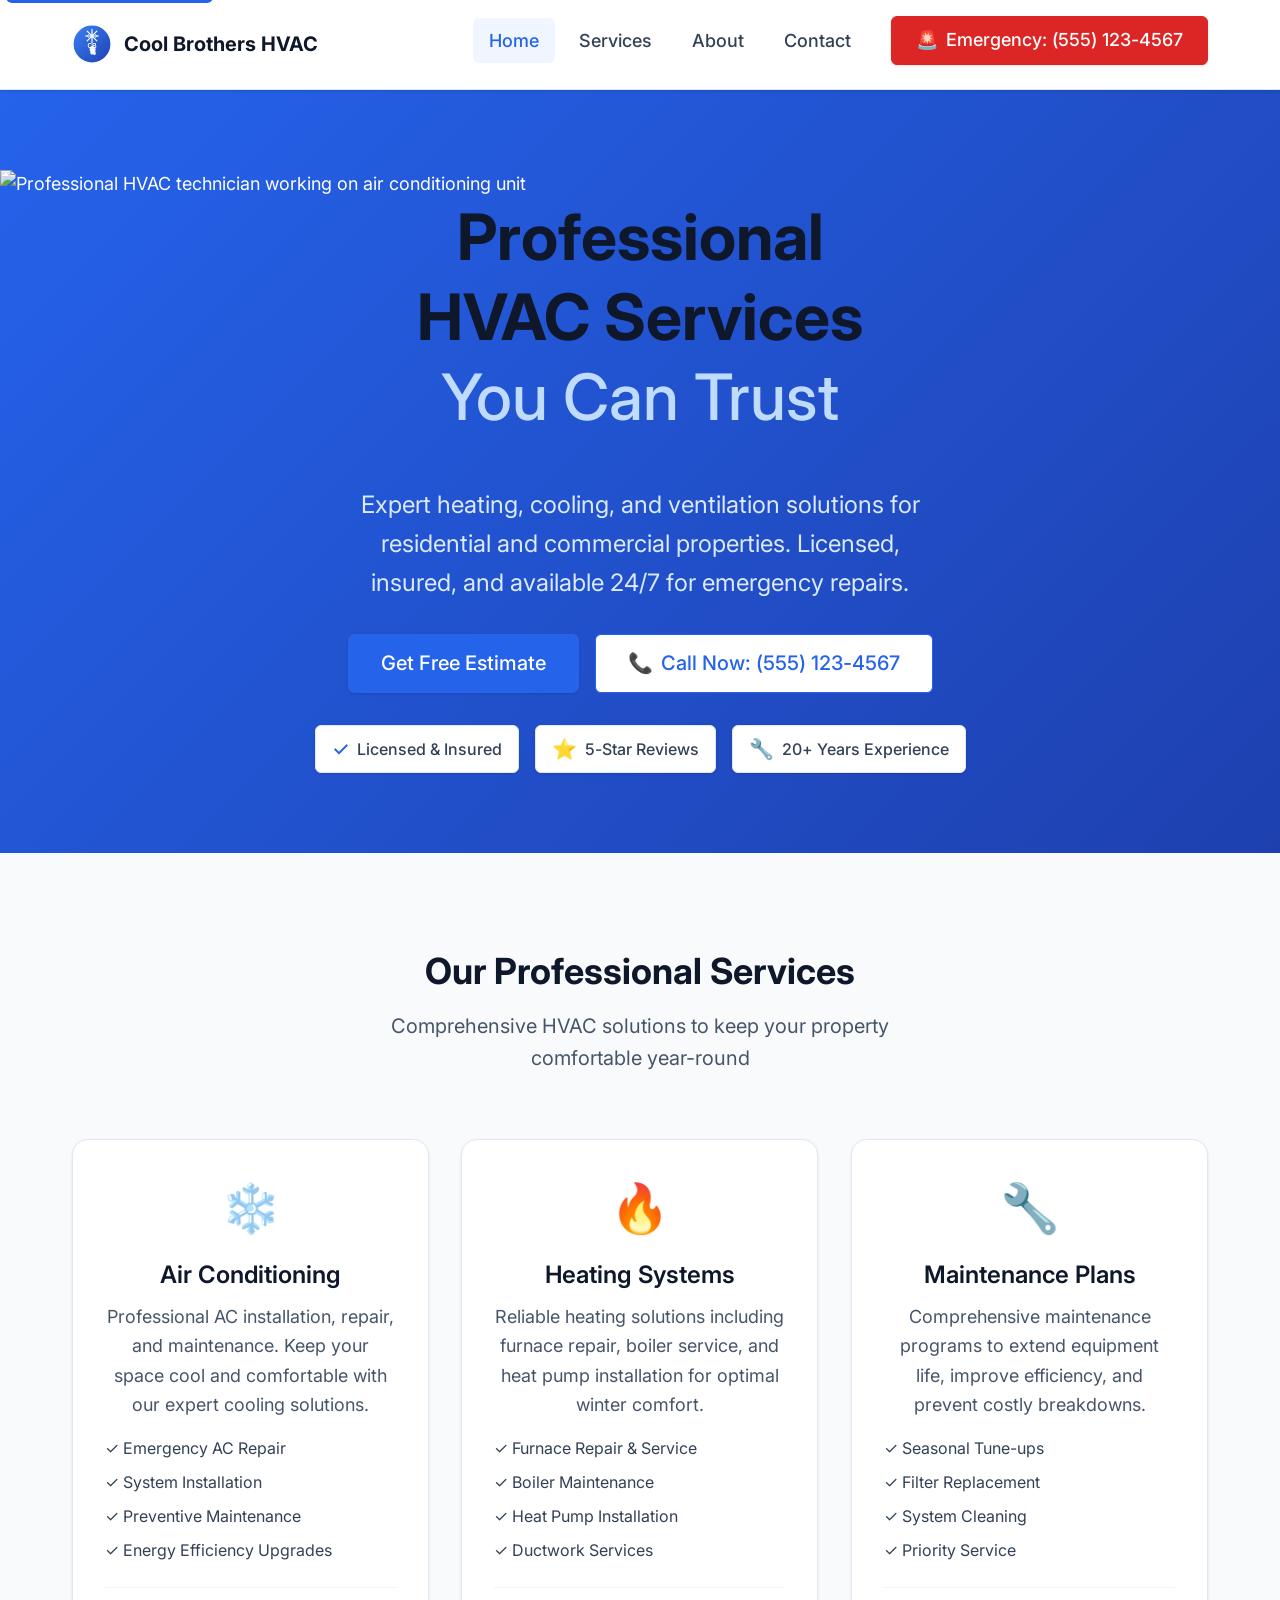
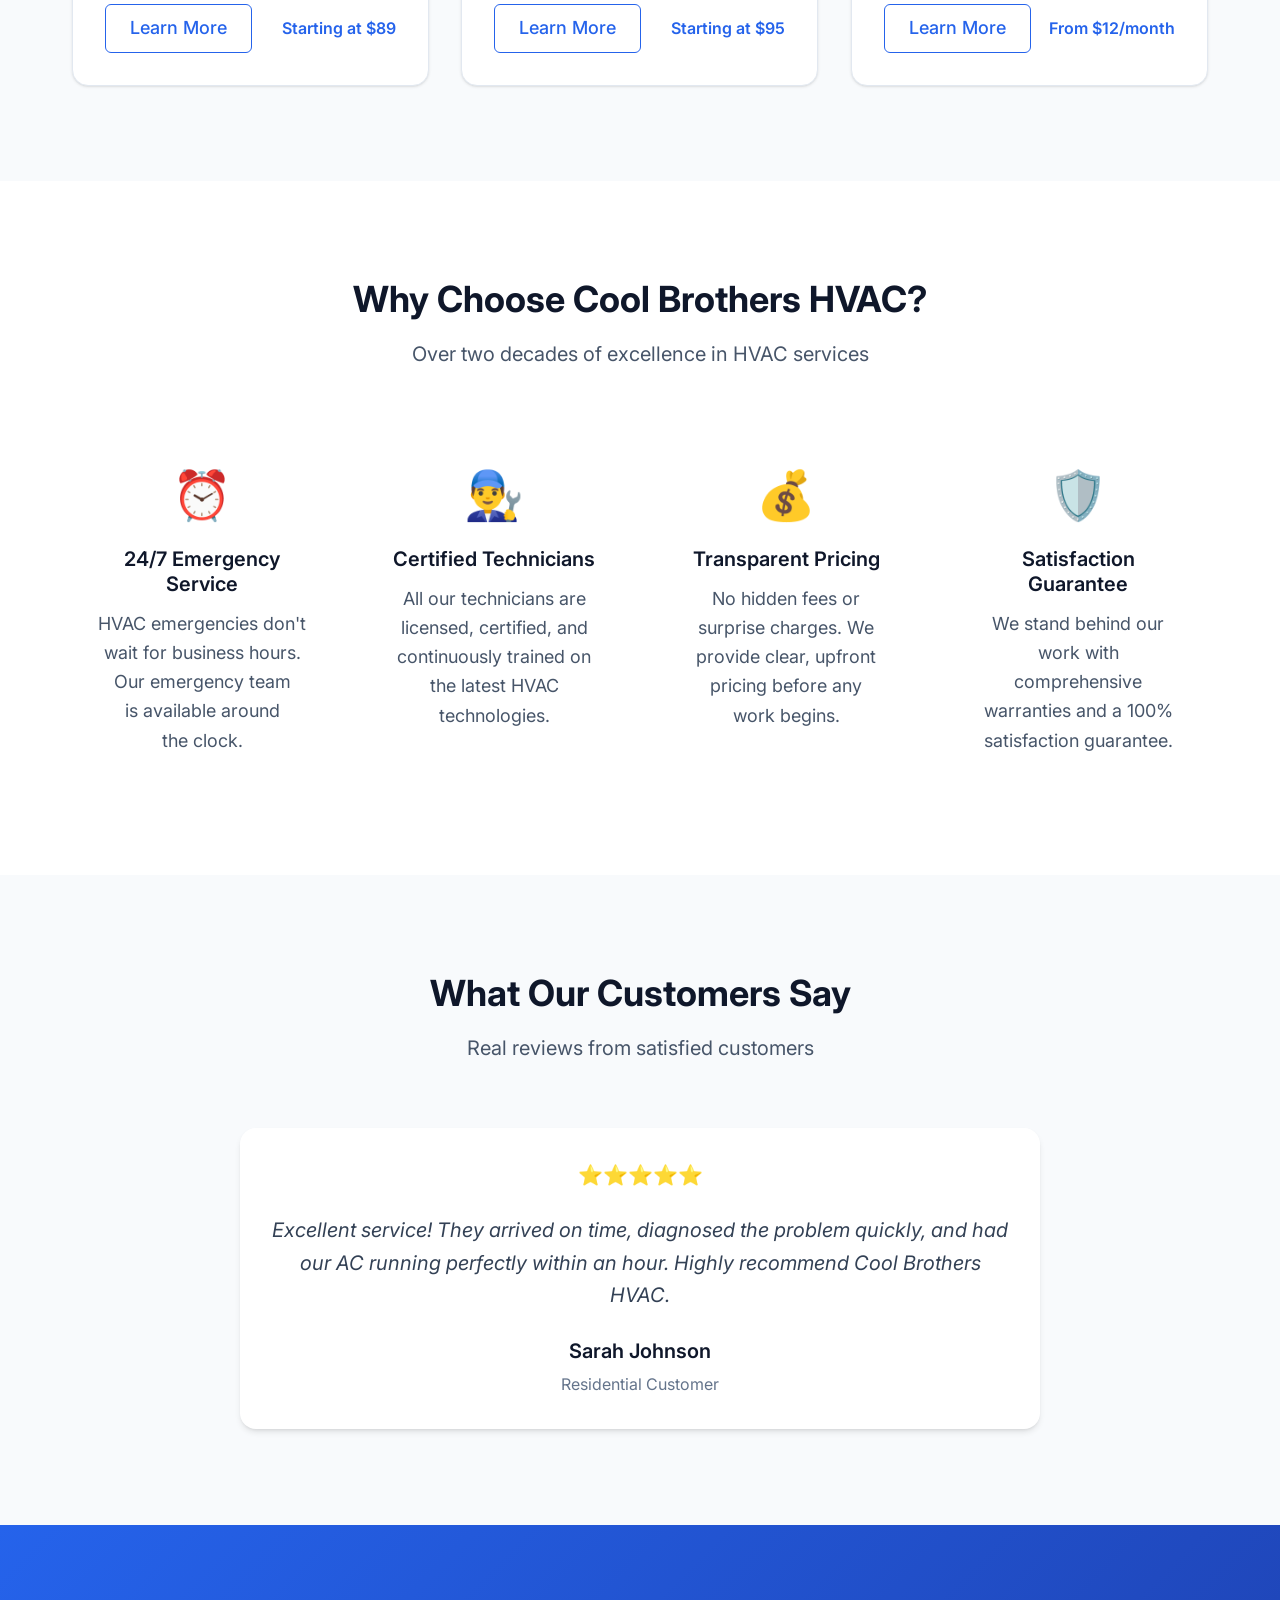
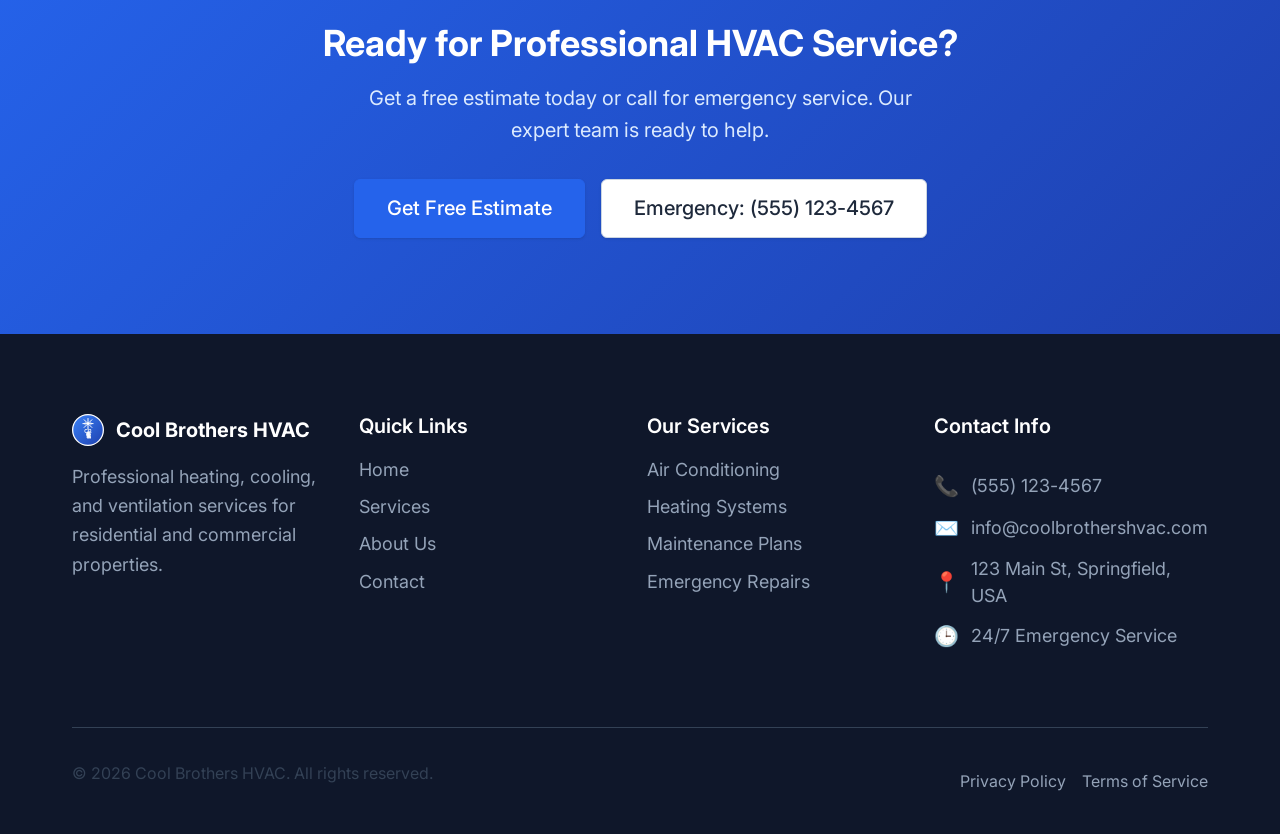
==== commit fb3f94ae: "removed complexity and added simple analytics tracking to the navigation links. This will help us un" ====
--- a/index.html
+++ b/index.html
@@ -1,440 +1,618 @@
-<!DOCTYPE html>
+<!doctype html>
 <html lang="en">
-<head>
-    <meta charset="UTF-8">
-    <meta name="viewport" content="width=device-width, initial-scale=1.0">
-    <meta name="description" content="Cool Brothers HVAC - Professional heating, cooling, and ventilation services for residential and commercial properties. Emergency repairs available 24/7.">
-    <meta name="keywords" content="HVAC, heating, cooling, air conditioning, furnace repair, emergency HVAC, commercial HVAC">
+  <head>
+    <meta charset="UTF-8" />
+    <meta name="viewport" content="width=device-width, initial-scale=1.0" />
+    <script>
+      !(function () {
+        var i = "analytics",
+          analytics = (window[i] = window[i] || []);
+        if (!analytics.initialize)
+          if (analytics.invoked)
+            window.console &&
+              console.error &&
+              console.error("Segment snippet included twice.");
+          else {
+            analytics.invoked = !0;
+            analytics.methods = [
+              "trackSubmit",
+              "trackClick",
+              "trackLink",
+              "trackForm",
+              "pageview",
+              "identify",
+              "reset",
+              "group",
+              "track",
+              "ready",
+              "alias",
+              "debug",
+              "page",
+              "screen",
+              "once",
+              "off",
+              "on",
+              "addSourceMiddleware",
+              "addIntegrationMiddleware",
+              "setAnonymousId",
+              "addDestinationMiddleware",
+              "register",
+            ];
+            analytics.factory = function (e) {
+              return function () {
+                if (window[i].initialized)
+                  return window[i][e].apply(window[i], arguments);
+                var n = Array.prototype.slice.call(arguments);
+                if (
+                  [
+                    "track",
+                    "screen",
+                    "alias",
+                    "group",
+                    "page",
+                    "identify",
+                  ].indexOf(e) > -1
+                ) {
+                  var c = document.querySelector("link[rel='canonical']");
+                  n.push({
+                    __t: "bpc",
+                    c: (c && c.getAttribute("href")) || void 0,
+                    p: location.pathname,
+                    u: location.href,
+                    s: location.search,
+                    t: document.title,
+                    r: document.referrer,
+                  });
+                }
+                n.unshift(e);
+                analytics.push(n);
+                return analytics;
+              };
+            };
+            for (var n = 0; n < analytics.methods.length; n++) {
+              var key = analytics.methods[n];
+              analytics[key] = analytics.factory(key);
+            }
+            analytics.load = function (key, n) {
+              var t = document.createElement("script");
+              t.type = "text/javascript";
+              t.async = !0;
+              t.setAttribute("data-global-segment-analytics-key", i);
+              t.src =
+                "https://cdn.segment.com/analytics.js/v1/" +
+                key +
+                "/analytics.min.js";
+              var r = document.getElementsByTagName("script")[0];
+              r.parentNode.insertBefore(t, r);
+              analytics._loadOptions = n;
+            };
+            analytics._writeKey = "bXrzP5qFCY08wrAiox4tuiKmRUQiWQme";
+            analytics.SNIPPET_VERSION = "5.2.0";
+            analytics.load("bXrzP5qFCY08wrAiox4tuiKmRUQiWQme");
+            analytics.page();
+          }
+      })();
+    </script>
+    <meta
+      name="description"
+      content="Cool Brothers HVAC - Professional heating, cooling, and ventilation services for residential and commercial properties. Emergency repairs available 24/7."
+    />
+    <meta
+      name="keywords"
+      content="HVAC, heating, cooling, air conditioning, furnace repair, emergency HVAC, commercial HVAC"
+    />
     <title>Cool Brothers HVAC - Professional Heating & Cooling Services</title>
-    
+
     <!-- Stylesheets -->
-    <link rel="stylesheet" href="css/main.css">
-    
+    <link rel="stylesheet" href="css/main.css" />
+
     <!-- Favicon -->
-    <link rel="icon" type="image/svg+xml" href="assets/images/favicon.svg">
-    <link rel="alternate icon" href="assets/images/favicon.svg">
-    
+    <link rel="icon" type="image/svg+xml" href="assets/images/favicon.svg" />
+    <link rel="alternate icon" href="assets/images/favicon.svg" />
+
     <!-- Preconnect for performance optimization -->
-    <link rel="preconnect" href="https://fonts.googleapis.com">
-    <link rel="preconnect" href="https://fonts.gstatic.com" crossorigin>
-    <link href="https://fonts.googleapis.com/css2?family=Inter:wght@400;500;600;700&family=Open+Sans:wght@400;600&display=swap" rel="stylesheet">
-    
-    <!-- Load Configuration First -->
-    <script src="js/config.js"></script>
-    
-    <!-- Segment Analytics (Configuration-driven) -->
-    <script>
-        !function(){var analytics=window.analytics=window.analytics||[];if(!analytics.initialize)if(analytics.invoked)window.console&&console.error&&console.error("Segment snippet included twice.");else{analytics.invoked=!0;analytics.methods=["trackSubmit","trackClick","trackLink","trackForm","pageview","identify","reset","group","track","ready","alias","debug","page","once","off","on","addSourceMiddleware","addIntegrationMiddleware","setAnonymousId","addDestinationMiddleware"];analytics.factory=function(e){return function(){var t=Array.prototype.slice.call(arguments);t.unshift(e);analytics.push(t);return analytics}};for(var e=0;e<analytics.methods.length;e++){var key=analytics.methods[e];analytics[key]=analytics.factory(key)}analytics.load=function(key,e){var t=document.createElement("script");t.type="text/javascript";t.async=!0;t.src="https://cdn.segment.com/analytics.js/v1/" + key + "/analytics.min.js";var n=document.getElementsByTagName("script")[0];n.parentNode.insertBefore(t,n);analytics._loadOptions=e};analytics.SNIPPET_VERSION="4.13.2";
-        
-        // Initialize analytics with configuration
-        window.addEventListener('DOMContentLoaded', function() {
-            try {
-                // Initialize config first
-                if (typeof CoolBrothersConfig !== 'undefined') {
-                    window.AppConfig = new CoolBrothersConfig();
-                    const config = window.AppConfig.getAnalytics();
-                    if (config.enabled && config.segmentWriteKey && !config.segmentWriteKey.includes('paste_your_')) {
-                        analytics.load(config.segmentWriteKey);
-                        analytics.page();
-                        console.log('📊 Segment Analytics initialized');
-                    } else if (window.AppConfig.isDevelopment()) {
-                        console.warn('⚠️ Segment Analytics not initialized - please set SEGMENT_WRITE_KEY in config.js');
-                    }
-                } else {
-                    console.warn('⚠️ Configuration not loaded - check js/config.js');
-                }
-            } catch (error) {
-                console.error('⚠️ Analytics initialization failed:', error);
-            }
-        });
-        }}();
-    </script>
-</head>
-<body>
+    <link rel="preconnect" href="https://fonts.googleapis.com" />
+    <link rel="preconnect" href="https://fonts.gstatic.com" crossorigin />
+    <link
+      href="https://fonts.googleapis.com/css2?family=Inter:wght@400;500;600;700&family=Open+Sans:wght@400;600&display=swap"
+      rel="stylesheet"
+    />
+  </head>
+  <body>
     <!-- Skip to main content for accessibility -->
     <a href="#main" class="skip-link">Skip to main content</a>
-    
+
     <!-- Header with navigation -->
     <header class="header" role="banner">
-        <div class="container">
-            <nav class="navbar" role="navigation" aria-label="Main navigation">
-                <!-- Logo and company name -->
-                <div class="navbar__brand">
-                    <img src="assets/images/logo.svg" alt="Cool Brothers HVAC" class="logo" width="50" height="50">
-                    <span class="company-name">Cool Brothers HVAC</span>
-                </div>
-                
-                <!-- Mobile menu toggle button -->
-                <button class="navbar__toggle" aria-label="Toggle mobile menu" aria-expanded="false">
-                    <span class="navbar__toggle-icon"></span>
-                    <span class="navbar__toggle-icon"></span>
-                    <span class="navbar__toggle-icon"></span>
-                </button>
-                
-                <!-- Navigation menu -->
-                <div class="navbar__menu" id="navbarMenu">
-                    <ul class="navbar__nav" role="menubar">
-                        <li class="navbar__item" role="none">
-                            <a href="index.html" class="navbar__link navbar__link--active" role="menuitem" aria-current="page">Home</a>
-                        </li>
-                        <li class="navbar__item" role="none">
-                            <a href="services.html" class="navbar__link" role="menuitem">Services</a>
-                        </li>
-                        <li class="navbar__item" role="none">
-                            <a href="about.html" class="navbar__link" role="menuitem">About</a>
-                        </li>
-                        <li class="navbar__item" role="none">
-                            <a href="contact.html" class="navbar__link" role="menuitem">Contact</a>
-                        </li>
-                        <!-- Emergency contact in header -->
-                        <li class="navbar__item navbar__item--emergency" role="none">
-                            <a href="#" class="btn btn--emergency" role="menuitem" id="headerEmergencyBtn">
-                                <span class="emergency-icon">🚨</span>
-                                <span class="emergency-text">Emergency: Loading...</span>
-                            </a>
-                        </li>
-                    </ul>
-                </div>
-            </nav>
-        </div>
+      <div class="container">
+        <nav class="navbar" role="navigation" aria-label="Main navigation">
+          <!-- Logo and company name -->
+          <div class="navbar__brand">
+            <img
+              src="assets/images/logo.svg"
+              alt="Cool Brothers HVAC"
+              class="logo"
+              width="50"
+              height="50"
+            />
+            <span class="company-name">Cool Brothers HVAC</span>
+          </div>
+
+          <!-- Mobile menu toggle button -->
+          <button
+            class="navbar__toggle"
+            aria-label="Toggle mobile menu"
+            aria-expanded="false"
+          >
+            <span class="navbar__toggle-icon"></span>
+            <span class="navbar__toggle-icon"></span>
+            <span class="navbar__toggle-icon"></span>
+          </button>
+
+          <!-- Navigation menu -->
+          <div class="navbar__menu" id="navbarMenu">
+            <ul class="navbar__nav" role="menubar">
+              <li class="navbar__item" role="none">
+                <a
+                  href="index.html"
+                  class="navbar__link navbar__link--active"
+                  role="menuitem"
+                  aria-current="page"
+                  onclick="analytics.track('Navigation Click', { link_text: 'Home', section: 'Header' });"
+                  >Home</a
+                >
+              </li>
+              <li class="navbar__item" role="none">
+                <a href="services.html" class="navbar__link" role="menuitem"
+                  >Services</a
+                >
+              </li>
+              <li class="navbar__item" role="none">
+                <a href="about.html" class="navbar__link" role="menuitem"
+                  >About</a
+                >
+              </li>
+              <li class="navbar__item" role="none">
+                <a href="contact.html" class="navbar__link" role="menuitem"
+                  >Contact</a
+                >
+              </li>
+              <!-- Emergency contact in header -->
+              <li class="navbar__item navbar__item--emergency" role="none">
+                <a
+                  href="tel:+15551234567"
+                  class="btn btn--emergency"
+                  role="menuitem"
+                  id="headerEmergencyBtn"
+                >
+                  <span class="emergency-icon">🚨</span>
+                  <span class="emergency-text">Emergency: (555) 123-4567</span>
+                </a>
+              </li>
+            </ul>
+          </div>
+        </nav>
+      </div>
     </header>
-    
+
     <!-- Main content -->
     <main id="main" class="main" role="main">
-        
-        <!-- Hero Section -->
-        <section class="hero" role="banner">
-            <div class="hero__background">
-                <img src="assets/images/hero-bg.jpg" alt="Professional HVAC technician working on air conditioning unit" class="hero__image">
-            </div>
-            <div class="container">
-                <div class="hero__content">
-                    <h1 class="hero__title">
-                        Professional HVAC Services
-                        <span class="hero__subtitle">You Can Trust</span>
-                    </h1>
-                    <p class="hero__description">
-                        Expert heating, cooling, and ventilation solutions for residential and commercial properties. 
-                        Licensed, insured, and available 24/7 for emergency repairs.
-                    </p>
-                    
-                    <!-- Hero call-to-action buttons -->
-                    <div class="hero__actions">
-                        <a href="contact.html" class="btn btn--primary btn--large" onclick="ConfigUtils.trackEvent('CTA Clicked', {location: 'hero', action: 'get_estimate'})">
-                            Get Free Estimate
-                        </a>
-                        <a href="#" class="btn btn--secondary btn--large" id="heroPhoneBtn">
-                            <span class="phone-icon">📞</span>
-                            <span class="phone-text">Call Now: Loading...</span>
-                        </a>
-                    </div>
-                    
-                    <!-- Trust indicators -->
-                    <div class="hero__badges">
-                        <div class="trust-badge">
-                            <span class="trust-badge__icon">✓</span>
-                            <span class="trust-badge__text">Licensed & Insured</span>
-                        </div>
-                        <div class="trust-badge">
-                            <span class="trust-badge__icon">⭐</span>
-                            <span class="trust-badge__text">5-Star Reviews</span>
-                        </div>
-                        <div class="trust-badge">
-                            <span class="trust-badge__icon">🔧</span>
-                            <span class="trust-badge__text">20+ Years Experience</span>
-                        </div>
-                    </div>
-                </div>
-            </div>
-        </section>
-        
-        <!-- Services Overview Section -->
-        <section class="services-overview" id="services">
-            <div class="container">
-                <div class="section-header">
-                    <h2 class="section-title">Our Professional Services</h2>
-                    <p class="section-description">
-                        Comprehensive HVAC solutions to keep your property comfortable year-round
-                    </p>
-                </div>
-                
-                <div class="services-grid">
-                    <!-- Air Conditioning Service -->
-                    <article class="service-card" role="region" aria-labelledby="ac-service-title">
-                        <div class="service-card__icon">
-                            ❄️
-                        </div>
-                        <h3 class="service-card__title" id="ac-service-title">Air Conditioning</h3>
-                        <p class="service-card__description">
-                            Professional AC installation, repair, and maintenance. Keep your space cool and comfortable with our expert cooling solutions.
-                        </p>
-                        <ul class="service-card__features">
-                            <li>✓ Emergency AC Repair</li>
-                            <li>✓ System Installation</li>
-                            <li>✓ Preventive Maintenance</li>
-                            <li>✓ Energy Efficiency Upgrades</li>
-                        </ul>
-                        <div class="service-card__actions">
-                            <a href="services.html#air-conditioning" class="btn btn--outline">Learn More</a>
-                            <span class="service-card__price">Starting at $89</span>
-                        </div>
-                    </article>
-                    
-                    <!-- Heating Service -->
-                    <article class="service-card" role="region" aria-labelledby="heating-service-title">
-                        <div class="service-card__icon">
-                            🔥
-                        </div>
-                        <h3 class="service-card__title" id="heating-service-title">Heating Systems</h3>
-                        <p class="service-card__description">
-                            Reliable heating solutions including furnace repair, boiler service, and heat pump installation for optimal winter comfort.
-                        </p>
-                        <ul class="service-card__features">
-                            <li>✓ Furnace Repair & Service</li>
-                            <li>✓ Boiler Maintenance</li>
-                            <li>✓ Heat Pump Installation</li>
-                            <li>✓ Ductwork Services</li>
-                        </ul>
-                        <div class="service-card__actions">
-                            <a href="services.html#heating" class="btn btn--outline">Learn More</a>
-                            <span class="service-card__price">Starting at $95</span>
-                        </div>
-                    </article>
-                    
-                    <!-- Maintenance Service -->
-                    <article class="service-card" role="region" aria-labelledby="maintenance-service-title">
-                        <div class="service-card__icon">
-                            🔧
-                        </div>
-                        <h3 class="service-card__title" id="maintenance-service-title">Maintenance Plans</h3>
-                        <p class="service-card__description">
-                            Comprehensive maintenance programs to extend equipment life, improve efficiency, and prevent costly breakdowns.
-                        </p>
-                        <ul class="service-card__features">
-                            <li>✓ Seasonal Tune-ups</li>
-                            <li>✓ Filter Replacement</li>
-                            <li>✓ System Cleaning</li>
-                            <li>✓ Priority Service</li>
-                        </ul>
-                        <div class="service-card__actions">
-                            <a href="services.html#maintenance" class="btn btn--outline">Learn More</a>
-                            <span class="service-card__price">From $12/month</span>
-                        </div>
-                    </article>
-                </div>
-            </div>
-        </section>
-        
-        <!-- Why Choose Us Section -->
-        <section class="why-choose-us">
-            <div class="container">
-                <div class="section-header">
-                    <h2 class="section-title">Why Choose Cool Brothers HVAC?</h2>
-                    <p class="section-description">
-                        Over two decades of excellence in HVAC services
-                    </p>
-                </div>
-                
-                <div class="features-grid">
-                    <div class="feature">
-                        <div class="feature__icon">⏰</div>
-                        <h3 class="feature__title">24/7 Emergency Service</h3>
-                        <p class="feature__description">
-                            HVAC emergencies don't wait for business hours. Our emergency team is available around the clock.
-                        </p>
-                    </div>
-                    
-                    <div class="feature">
-                        <div class="feature__icon">👨‍🔧</div>
-                        <h3 class="feature__title">Certified Technicians</h3>
-                        <p class="feature__description">
-                            All our technicians are licensed, certified, and continuously trained on the latest HVAC technologies.
-                        </p>
-                    </div>
-                    
-                    <div class="feature">
-                        <div class="feature__icon">💰</div>
-                        <h3 class="feature__title">Transparent Pricing</h3>
-                        <p class="feature__description">
-                            No hidden fees or surprise charges. We provide clear, upfront pricing before any work begins.
-                        </p>
-                    </div>
-                    
-                    <div class="feature">
-                        <div class="feature__icon">🛡️</div>
-                        <h3 class="feature__title">Satisfaction Guarantee</h3>
-                        <p class="feature__description">
-                            We stand behind our work with comprehensive warranties and a 100% satisfaction guarantee.
-                        </p>
-                    </div>
-                </div>
-            </div>
-        </section>
-        
-        <!-- Testimonials Section (will be enhanced with JavaScript) -->
-        <section class="testimonials" id="testimonials">
-            <div class="container">
-                <div class="section-header">
-                    <h2 class="section-title">What Our Customers Say</h2>
-                    <p class="section-description">
-                        Real reviews from satisfied customers
-                    </p>
-                </div>
-                
-                <div class="testimonials-container" id="testimonialsContainer">
-                    <!-- Testimonials will be loaded via JavaScript -->
-                    <div class="testimonial-card">
-                        <div class="testimonial-card__rating">
-                            ⭐⭐⭐⭐⭐
-                        </div>
-                        <blockquote class="testimonial-card__quote">
-                            "Excellent service! They arrived on time, diagnosed the problem quickly, and had our AC running perfectly within an hour. Highly recommend Cool Brothers HVAC."
-                        </blockquote>
-                        <cite class="testimonial-card__author">
-                            <strong>Sarah Johnson</strong>
-                            <span>Residential Customer</span>
-                        </cite>
-                    </div>
-                </div>
-            </div>
-        </section>
-        
-        <!-- Call to Action Section -->
-        <section class="cta-section">
-            <div class="container">
-                <div class="cta-content">
-                    <h2 class="cta-title">Ready for Professional HVAC Service?</h2>
-                    <p class="cta-description">
-                        Get a free estimate today or call for emergency service. Our expert team is ready to help.
-                    </p>
-                    <div class="cta-actions">
-                        <a href="contact.html" class="btn btn--primary btn--large" onclick="ConfigUtils.trackEvent('CTA Clicked', {location: 'bottom_cta', action: 'get_estimate'})">
-                            Get Free Estimate
-                        </a>
-                        <a href="#" class="btn btn--white btn--large" id="ctaEmergencyBtn">
-                            <span class="emergency-text">Emergency: Loading...</span>
-                        </a>
-                    </div>
-                </div>
-            </div>
-        </section>
+      <!-- Hero Section -->
+      <section class="hero" role="banner">
+        <div class="hero__background">
+          <img
+            src="assets/images/hero-bg.jpg"
+            alt="Professional HVAC technician working on air conditioning unit"
+            class="hero__image"
+          />
+        </div>
+        <div class="container">
+          <div class="hero__content">
+            <h1 class="hero__title">
+              Professional HVAC Services
+              <span class="hero__subtitle">You Can Trust</span>
+            </h1>
+            <p class="hero__description">
+              Expert heating, cooling, and ventilation solutions for residential
+              and commercial properties. Licensed, insured, and available 24/7
+              for emergency repairs.
+            </p>
+
+            <!-- Hero call-to-action buttons -->
+            <div class="hero__actions">
+              <a href="contact.html" class="btn btn--primary btn--large">
+                Get Free Estimate
+              </a>
+              <a
+                href="tel:+15551234567"
+                class="btn btn--secondary btn--large"
+                id="heroPhoneBtn"
+              >
+                <span class="phone-icon">📞</span>
+                <span class="phone-text">Call Now: (555) 123-4567</span>
+              </a>
+            </div>
+
+            <!-- Trust indicators -->
+            <div class="hero__badges">
+              <div class="trust-badge">
+                <span class="trust-badge__icon">✓</span>
+                <span class="trust-badge__text">Licensed & Insured</span>
+              </div>
+              <div class="trust-badge">
+                <span class="trust-badge__icon">⭐</span>
+                <span class="trust-badge__text">5-Star Reviews</span>
+              </div>
+              <div class="trust-badge">
+                <span class="trust-badge__icon">🔧</span>
+                <span class="trust-badge__text">20+ Years Experience</span>
+              </div>
+            </div>
+          </div>
+        </div>
+      </section>
+
+      <!-- Services Overview Section -->
+      <section class="services-overview" id="services">
+        <div class="container">
+          <div class="section-header">
+            <h2 class="section-title">Our Professional Services</h2>
+            <p class="section-description">
+              Comprehensive HVAC solutions to keep your property comfortable
+              year-round
+            </p>
+          </div>
+
+          <div class="services-grid">
+            <!-- Air Conditioning Service -->
+            <article
+              class="service-card"
+              role="region"
+              aria-labelledby="ac-service-title"
+            >
+              <div class="service-card__icon">❄️</div>
+              <h3 class="service-card__title" id="ac-service-title">
+                Air Conditioning
+              </h3>
+              <p class="service-card__description">
+                Professional AC installation, repair, and maintenance. Keep your
+                space cool and comfortable with our expert cooling solutions.
+              </p>
+              <ul class="service-card__features">
+                <li>✓ Emergency AC Repair</li>
+                <li>✓ System Installation</li>
+                <li>✓ Preventive Maintenance</li>
+                <li>✓ Energy Efficiency Upgrades</li>
+              </ul>
+              <div class="service-card__actions">
+                <a
+                  href="services.html#air-conditioning"
+                  class="btn btn--outline"
+                  >Learn More</a
+                >
+                <span class="service-card__price">Starting at $89</span>
+              </div>
+            </article>
+
+            <!-- Heating Service -->
+            <article
+              class="service-card"
+              role="region"
+              aria-labelledby="heating-service-title"
+            >
+              <div class="service-card__icon">🔥</div>
+              <h3 class="service-card__title" id="heating-service-title">
+                Heating Systems
+              </h3>
+              <p class="service-card__description">
+                Reliable heating solutions including furnace repair, boiler
+                service, and heat pump installation for optimal winter comfort.
+              </p>
+              <ul class="service-card__features">
+                <li>✓ Furnace Repair & Service</li>
+                <li>✓ Boiler Maintenance</li>
+                <li>✓ Heat Pump Installation</li>
+                <li>✓ Ductwork Services</li>
+              </ul>
+              <div class="service-card__actions">
+                <a href="services.html#heating" class="btn btn--outline"
+                  >Learn More</a
+                >
+                <span class="service-card__price">Starting at $95</span>
+              </div>
+            </article>
+
+            <!-- Maintenance Service -->
+            <article
+              class="service-card"
+              role="region"
+              aria-labelledby="maintenance-service-title"
+            >
+              <div class="service-card__icon">🔧</div>
+              <h3 class="service-card__title" id="maintenance-service-title">
+                Maintenance Plans
+              </h3>
+              <p class="service-card__description">
+                Comprehensive maintenance programs to extend equipment life,
+                improve efficiency, and prevent costly breakdowns.
+              </p>
+              <ul class="service-card__features">
+                <li>✓ Seasonal Tune-ups</li>
+                <li>✓ Filter Replacement</li>
+                <li>✓ System Cleaning</li>
+                <li>✓ Priority Service</li>
+              </ul>
+              <div class="service-card__actions">
+                <a href="services.html#maintenance" class="btn btn--outline"
+                  >Learn More</a
+                >
+                <span class="service-card__price">From $12/month</span>
+              </div>
+            </article>
+          </div>
+        </div>
+      </section>
+
+      <!-- Why Choose Us Section -->
+      <section class="why-choose-us">
+        <div class="container">
+          <div class="section-header">
+            <h2 class="section-title">Why Choose Cool Brothers HVAC?</h2>
+            <p class="section-description">
+              Over two decades of excellence in HVAC services
+            </p>
+          </div>
+
+          <div class="features-grid">
+            <div class="feature">
+              <div class="feature__icon">⏰</div>
+              <h3 class="feature__title">24/7 Emergency Service</h3>
+              <p class="feature__description">
+                HVAC emergencies don't wait for business hours. Our emergency
+                team is available around the clock.
+              </p>
+            </div>
+
+            <div class="feature">
+              <div class="feature__icon">👨‍🔧</div>
+              <h3 class="feature__title">Certified Technicians</h3>
+              <p class="feature__description">
+                All our technicians are licensed, certified, and continuously
+                trained on the latest HVAC technologies.
+              </p>
+            </div>
+
+            <div class="feature">
+              <div class="feature__icon">💰</div>
+              <h3 class="feature__title">Transparent Pricing</h3>
+              <p class="feature__description">
+                No hidden fees or surprise charges. We provide clear, upfront
+                pricing before any work begins.
+              </p>
+            </div>
+
+            <div class="feature">
+              <div class="feature__icon">🛡️</div>
+              <h3 class="feature__title">Satisfaction Guarantee</h3>
+              <p class="feature__description">
+                We stand behind our work with comprehensive warranties and a
+                100% satisfaction guarantee.
+              </p>
+            </div>
+          </div>
+        </div>
+      </section>
+
+      <!-- Testimonials Section (will be enhanced with JavaScript) -->
+      <section class="testimonials" id="testimonials">
+        <div class="container">
+          <div class="section-header">
+            <h2 class="section-title">What Our Customers Say</h2>
+            <p class="section-description">
+              Real reviews from satisfied customers
+            </p>
+          </div>
+
+          <div class="testimonials-container" id="testimonialsContainer">
+            <!-- Testimonials will be loaded via JavaScript -->
+            <div class="testimonial-card">
+              <div class="testimonial-card__rating">⭐⭐⭐⭐⭐</div>
+              <blockquote class="testimonial-card__quote">
+                "Excellent service! They arrived on time, diagnosed the problem
+                quickly, and had our AC running perfectly within an hour. Highly
+                recommend Cool Brothers HVAC."
+              </blockquote>
+              <cite class="testimonial-card__author">
+                <strong>Sarah Johnson</strong>
+                <span>Residential Customer</span>
+              </cite>
+            </div>
+          </div>
+        </div>
+      </section>
+
+      <!-- Call to Action Section -->
+      <section class="cta-section">
+        <div class="container">
+          <div class="cta-content">
+            <h2 class="cta-title">Ready for Professional HVAC Service?</h2>
+            <p class="cta-description">
+              Get a free estimate today or call for emergency service. Our
+              expert team is ready to help.
+            </p>
+            <div class="cta-actions">
+              <a href="contact.html" class="btn btn--primary btn--large">
+                Get Free Estimate
+              </a>
+              <a
+                href="tel:+15551234567"
+                class="btn btn--white btn--large"
+                id="ctaEmergencyBtn"
+              >
+                <span class="emergency-text">Emergency: (555) 123-4567</span>
+              </a>
+            </div>
+          </div>
+        </div>
+      </section>
     </main>
-    
+
     <!-- Footer -->
     <footer class="footer" role="contentinfo">
-        <div class="container">
-            <div class="footer__content">
-                <!-- Company Information -->
-                <div class="footer__section">
-                    <div class="footer__brand">
-                        <img src="assets/images/logo.svg" alt="Cool Brothers HVAC" class="footer__logo" width="40" height="40">
-                        <span class="footer__company-name">Cool Brothers HVAC</span>
-                    </div>
-                    <p class="footer__description">
-                        Professional heating, cooling, and ventilation services for residential and commercial properties.
-                    </p>
-                    <div class="footer__social">
-                        <!-- Social media links would go here -->
-                    </div>
-                </div>
-                
-                <!-- Quick Links -->
-                <div class="footer__section">
-                    <h3 class="footer__title">Quick Links</h3>
-                    <nav class="footer__nav" role="navigation" aria-label="Footer navigation">
-                        <ul class="footer__nav-list">
-                            <li><a href="index.html" class="footer__link">Home</a></li>
-                            <li><a href="services.html" class="footer__link">Services</a></li>
-                            <li><a href="about.html" class="footer__link">About Us</a></li>
-                            <li><a href="contact.html" class="footer__link">Contact</a></li>
-                        </ul>
-                    </nav>
-                </div>
-                
-                <!-- Services -->
-                <div class="footer__section">
-                    <h3 class="footer__title">Our Services</h3>
-                    <ul class="footer__nav-list">
-                        <li><a href="services.html#air-conditioning" class="footer__link">Air Conditioning</a></li>
-                        <li><a href="services.html#heating" class="footer__link">Heating Systems</a></li>
-                        <li><a href="services.html#maintenance" class="footer__link">Maintenance Plans</a></li>
-                        <li><a href="services.html#emergency" class="footer__link">Emergency Repairs</a></li>
-                    </ul>
-                </div>
-                
-                <!-- Contact Information -->
-                <div class="footer__section">
-                    <h3 class="footer__title">Contact Info</h3>
-                    <div class="footer__contact">
-                        <div class="contact-item">
-                            <span class="contact-item__icon">📞</span>
-                            <a href="#" class="contact-item__text" id="footerPhoneLink">Loading...</a>
-                        </div>
-                        <div class="contact-item">
-                            <span class="contact-item__icon">✉️</span>
-                            <a href="#" class="contact-item__text" id="footerEmailLink">Loading...</a>
-                        </div>
-                        <div class="contact-item">
-                            <span class="contact-item__icon">📍</span>
-                            <span class="contact-item__text" id="footerAddress">Loading...</span>
-                        </div>
-                        <div class="contact-item">
-                            <span class="contact-item__icon">🕒</span>
-                            <span class="contact-item__text">24/7 Emergency Service</span>
-                        </div>
-                    </div>
-                </div>
-            </div>
-            
-            <!-- Footer Bottom -->
-            <div class="footer__bottom">
-                <div class="footer__copyright">
-                    <p>&copy; 2026 Cool Brothers HVAC. All rights reserved.</p>
-                </div>
-                <div class="footer__legal">
-                    <a href="#" class="footer__legal-link">Privacy Policy</a>
-                    <a href="#" class="footer__legal-link">Terms of Service</a>
-                </div>
-            </div>
-        </div>
+      <div class="container">
+        <div class="footer__content">
+          <!-- Company Information -->
+          <div class="footer__section">
+            <div class="footer__brand">
+              <img
+                src="assets/images/logo.svg"
+                alt="Cool Brothers HVAC"
+                class="footer__logo"
+                width="40"
+                height="40"
+              />
+              <span class="footer__company-name">Cool Brothers HVAC</span>
+            </div>
+            <p class="footer__description">
+              Professional heating, cooling, and ventilation services for
+              residential and commercial properties.
+            </p>
+            <div class="footer__social">
+              <!-- Social media links would go here -->
+            </div>
+          </div>
+
+          <!-- Quick Links -->
+          <div class="footer__section">
+            <h3 class="footer__title">Quick Links</h3>
+            <nav
+              class="footer__nav"
+              role="navigation"
+              aria-label="Footer navigation"
+            >
+              <ul class="footer__nav-list">
+                <li><a href="index.html" class="footer__link">Home</a></li>
+                <li>
+                  <a href="services.html" class="footer__link">Services</a>
+                </li>
+                <li><a href="about.html" class="footer__link">About Us</a></li>
+                <li><a href="contact.html" class="footer__link">Contact</a></li>
+              </ul>
+            </nav>
+          </div>
+
+          <!-- Services -->
+          <div class="footer__section">
+            <h3 class="footer__title">Our Services</h3>
+            <ul class="footer__nav-list">
+              <li>
+                <a href="services.html#air-conditioning" class="footer__link"
+                  >Air Conditioning</a
+                >
+              </li>
+              <li>
+                <a href="services.html#heating" class="footer__link"
+                  >Heating Systems</a
+                >
+              </li>
+              <li>
+                <a href="services.html#maintenance" class="footer__link"
+                  >Maintenance Plans</a
+                >
+              </li>
+              <li>
+                <a href="services.html#emergency" class="footer__link"
+                  >Emergency Repairs</a
+                >
+              </li>
+            </ul>
+          </div>
+
+          <!-- Contact Information -->
+          <div class="footer__section">
+            <h3 class="footer__title">Contact Info</h3>
+            <div class="footer__contact">
+              <div class="contact-item">
+                <span class="contact-item__icon">📞</span>
+                <a
+                  href="tel:+15551234567"
+                  class="contact-item__text"
+                  id="footerPhoneLink"
+                  >(555) 123-4567</a
+                >
+              </div>
+              <div class="contact-item">
+                <span class="contact-item__icon">✉️</span>
+                <a
+                  href="mailto:info@coolbrothershvac.com"
+                  class="contact-item__text"
+                  id="footerEmailLink"
+                  >info@coolbrothershvac.com</a
+                >
+              </div>
+              <div class="contact-item">
+                <span class="contact-item__icon">📍</span>
+                <span class="contact-item__text" id="footerAddress"
+                  >123 Main St, Springfield, USA</span
+                >
+              </div>
+              <div class="contact-item">
+                <span class="contact-item__icon">🕒</span>
+                <span class="contact-item__text">24/7 Emergency Service</span>
+              </div>
+            </div>
+          </div>
+        </div>
+
+        <!-- Footer Bottom -->
+        <div class="footer__bottom">
+          <div class="footer__copyright">
+            <p>&copy; 2026 Cool Brothers HVAC. All rights reserved.</p>
+          </div>
+          <div class="footer__legal">
+            <a href="#" class="footer__legal-link">Privacy Policy</a>
+            <a href="#" class="footer__legal-link">Terms of Service</a>
+          </div>
+        </div>
+      </div>
     </footer>
-    
+
     <!-- JavaScript files -->
     <script src="js/main.js"></script>
-    
+
     <!-- Schema.org structured data for SEO -->
     <script type="application/ld+json">
-    {
+      {
         "@context": "https://schema.org",
         "@type": "LocalBusiness",
         "name": "Cool Brothers HVAC",
         "image": "https://coolbrothershvac.com/assets/images/logo.svg",
         "description": "Professional heating, cooling, and ventilation services for residential and commercial properties.",
         "address": {
-            "@type": "PostalAddress",
-            "streetAddress": "123 Main St",
-            "addressLocality": "Springfield",
-            "addressRegion": "USA"
+          "@type": "PostalAddress",
+          "streetAddress": "123 Main St",
+          "addressLocality": "Springfield",
+          "addressRegion": "USA"
         },
         "telephone": "+15551234567",
         "email": "info@coolbrothershvac.com",
         "url": "https://coolbrothershvac.com",
         "openingHours": "Mo-Su 00:00-23:59",
         "serviceArea": {
-            "@type": "GeoCircle",
-            "geoMidpoint": {
-                "@type": "GeoCoordinates",
-                "latitude": "40.7128",
-                "longitude": "-74.0060"
-            },
-            "geoRadius": "50000"
+          "@type": "GeoCircle",
+          "geoMidpoint": {
+            "@type": "GeoCoordinates",
+            "latitude": "40.7128",
+            "longitude": "-74.0060"
+          },
+          "geoRadius": "50000"
         },
         "aggregateRating": {
-            "@type": "AggregateRating",
-            "ratingValue": "4.8",
-            "reviewCount": "127"
+          "@type": "AggregateRating",
+          "ratingValue": "4.8",
+          "reviewCount": "127"
         }
-    }
+      }
     </script>
-</body>
-</html>+  </body>
+</html>
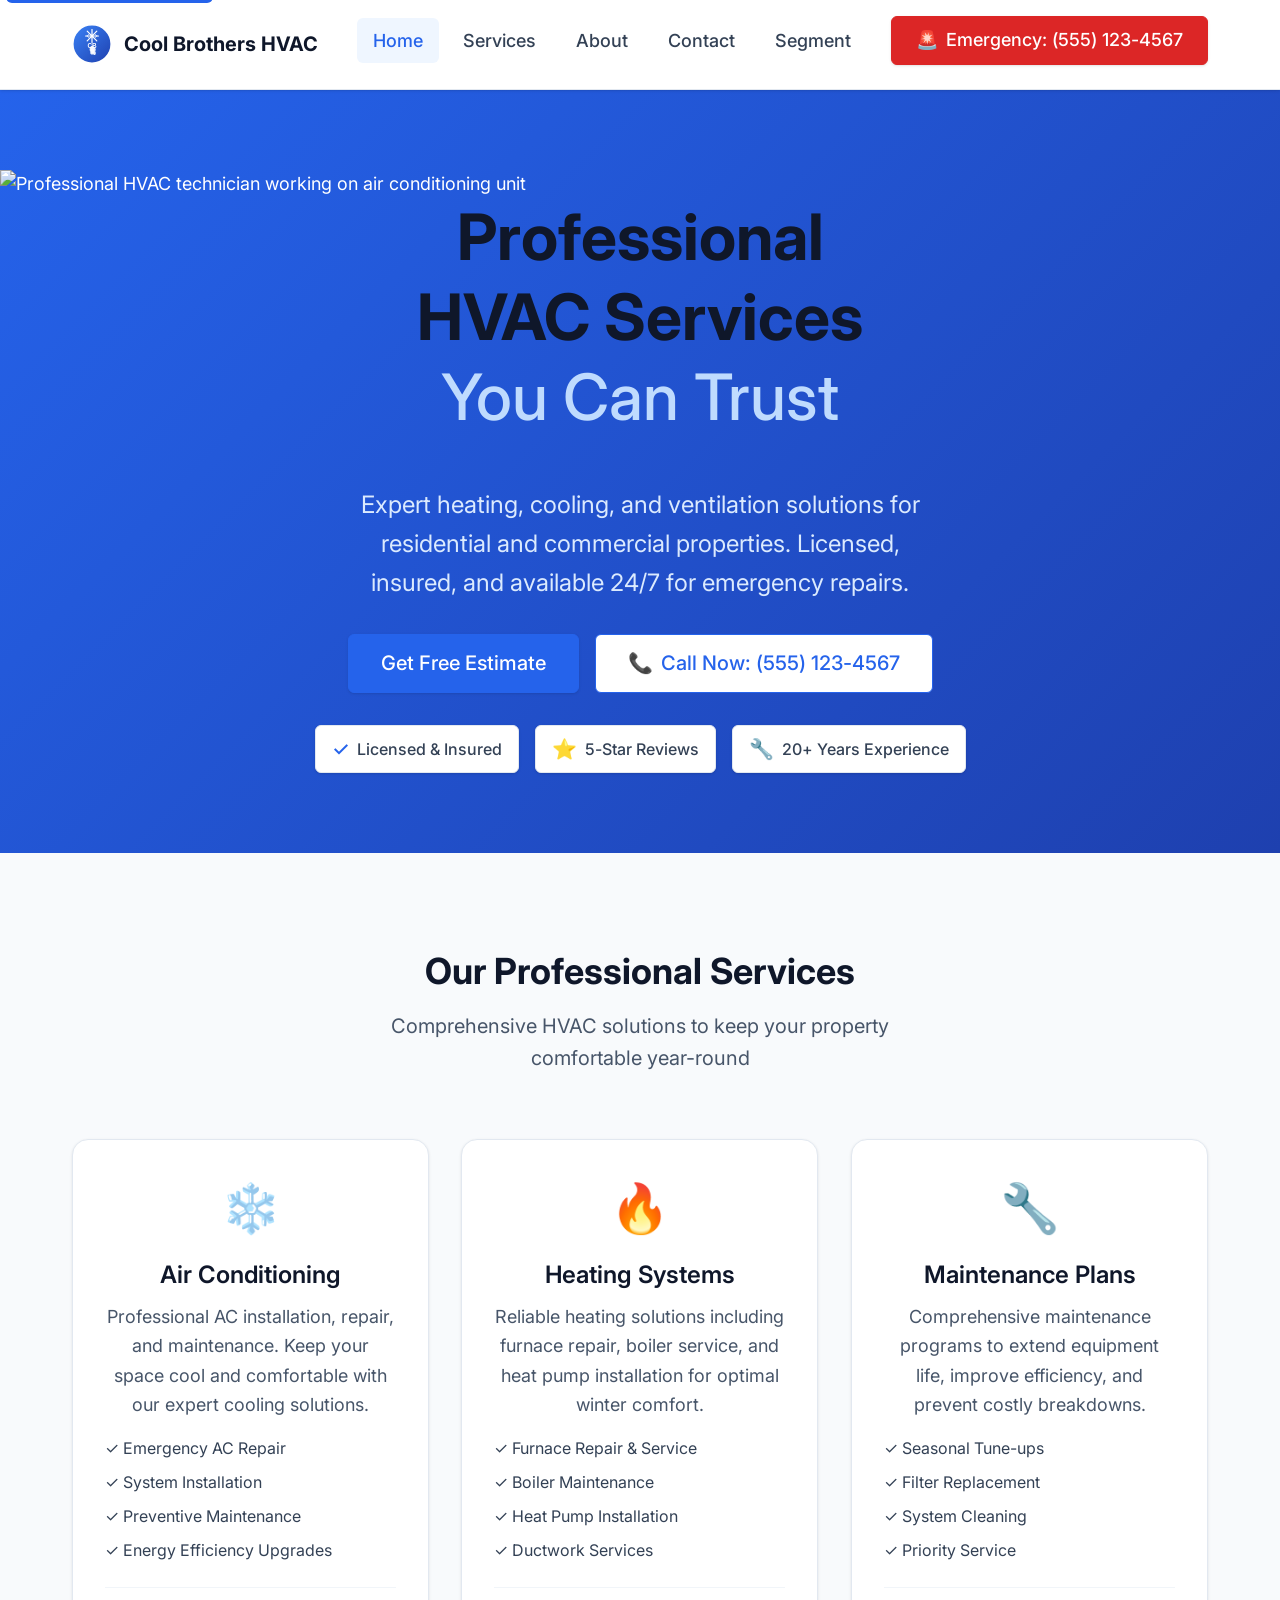
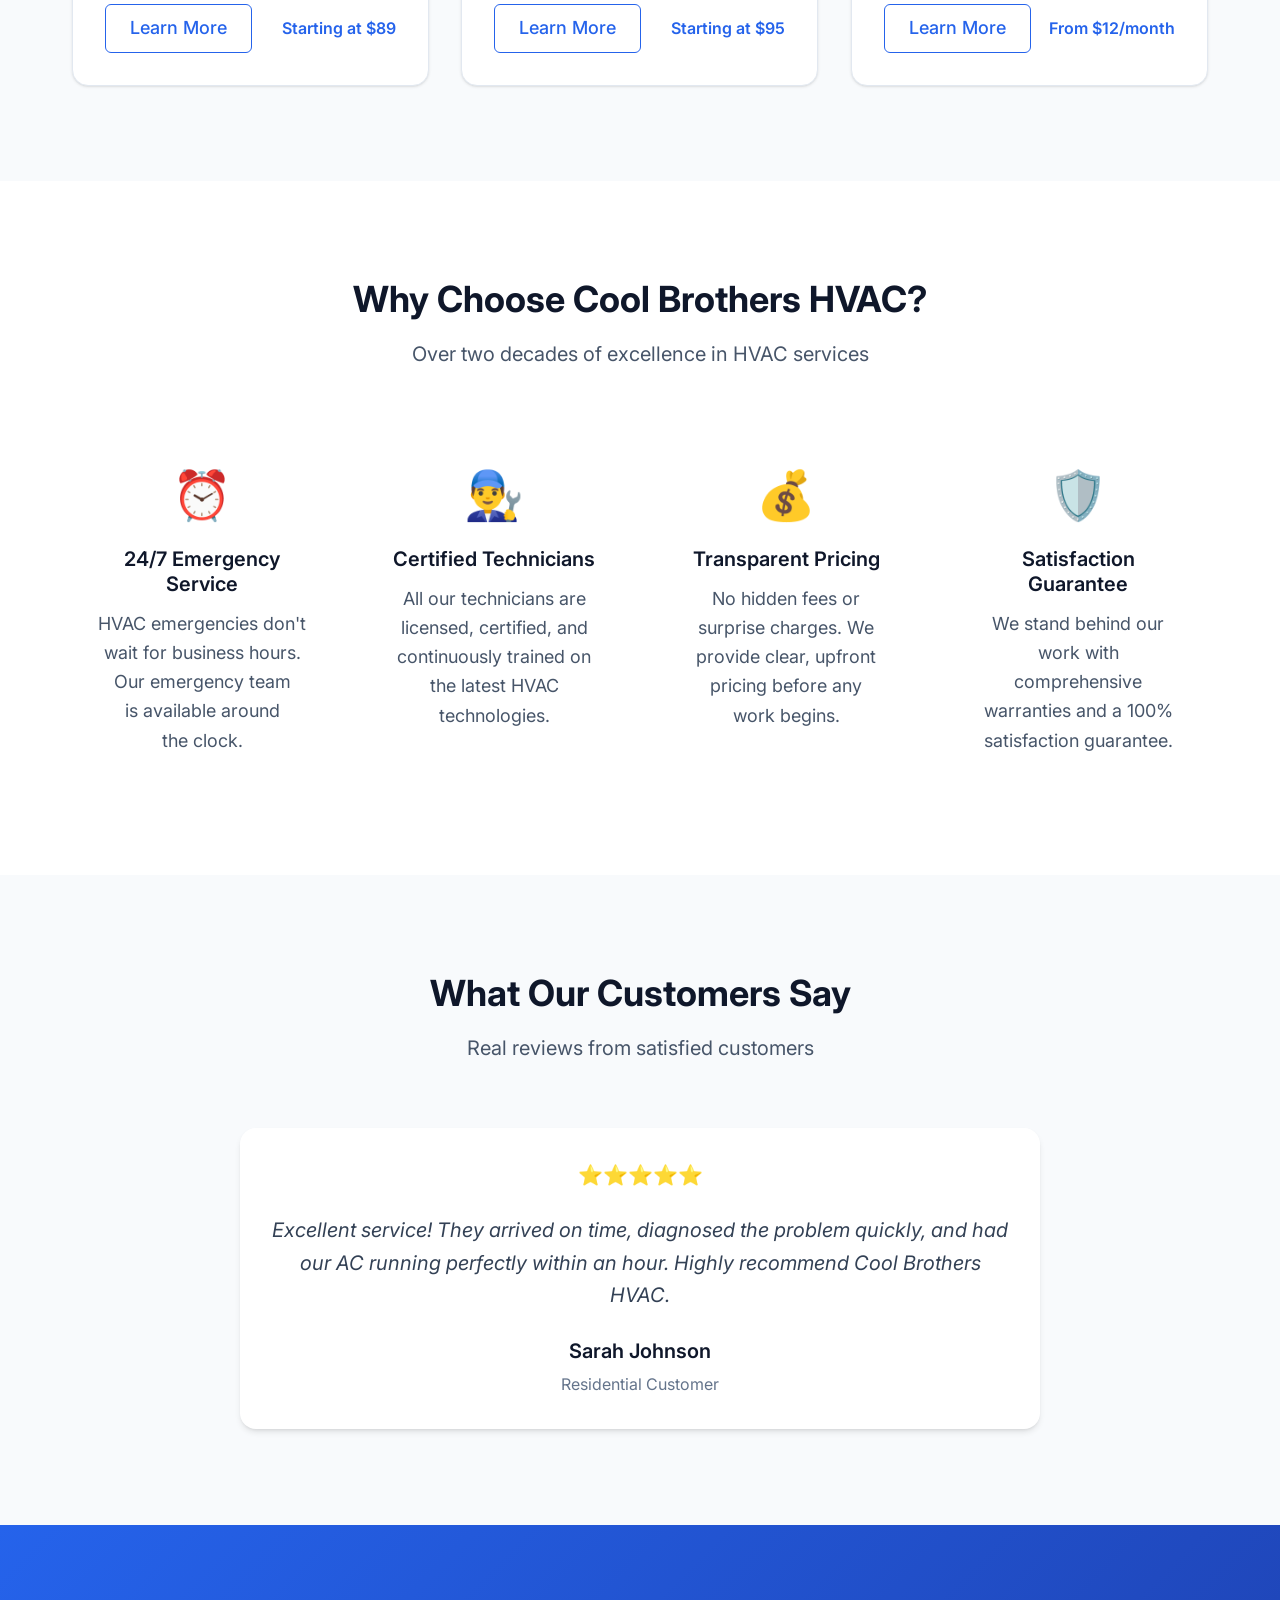
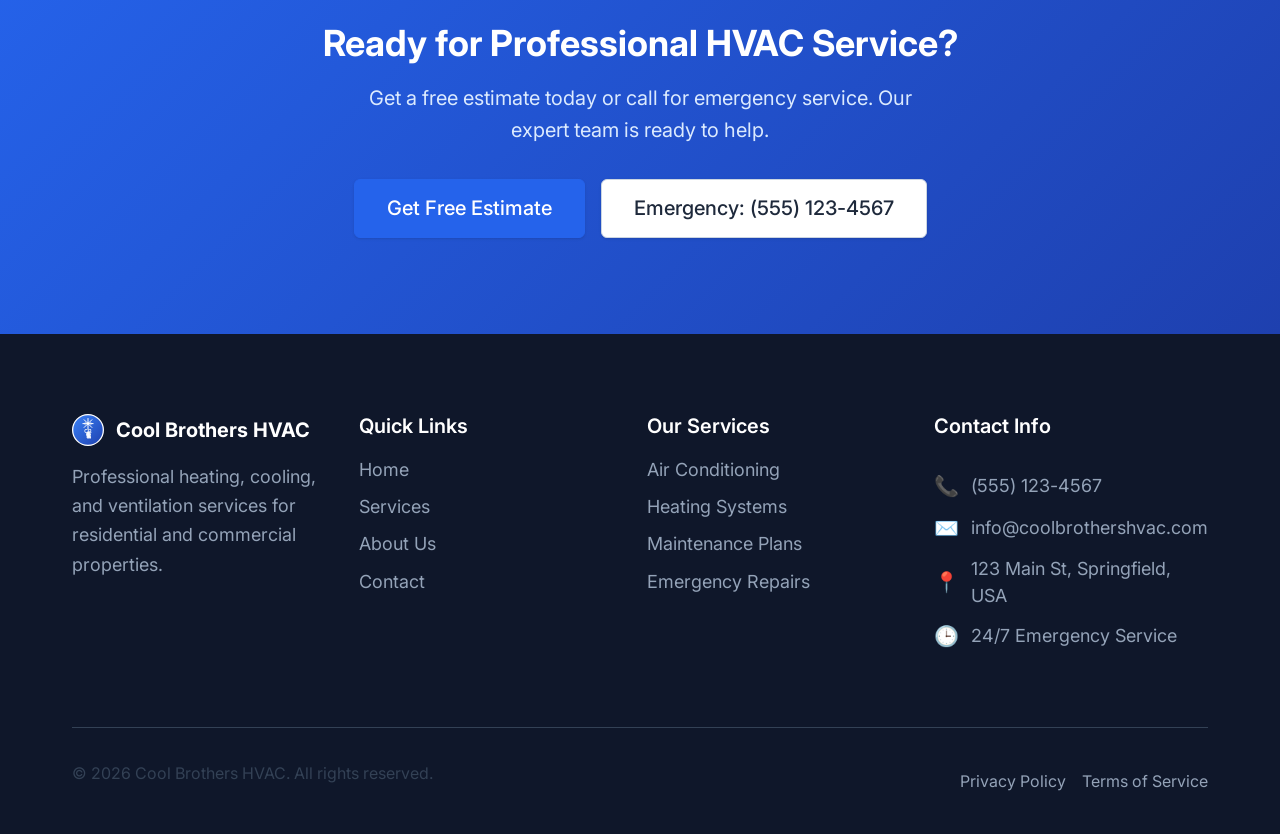
==== commit a88abd1c: "adding segment page and tracking for navigation clicks" ====
--- a/index.html
+++ b/index.html
@@ -89,7 +89,7 @@
             analytics._writeKey = "bXrzP5qFCY08wrAiox4tuiKmRUQiWQme";
             analytics.SNIPPET_VERSION = "5.2.0";
             analytics.load("bXrzP5qFCY08wrAiox4tuiKmRUQiWQme");
-            analytics.page();
+            analytics.page('Home');
           }
       })();
     </script>
@@ -158,23 +158,32 @@
                   class="navbar__link navbar__link--active"
                   role="menuitem"
                   aria-current="page"
-                  onclick="analytics.track('Navigation Click', { link_text: 'Home', section: 'Header' });"
+                  onclick="analytics.track('Navigation Home Click', { link_text: 'Home', section: 'Header' });"
                   >Home</a
                 >
               </li>
               <li class="navbar__item" role="none">
                 <a href="services.html" class="navbar__link" role="menuitem"
+                onclick="analytics.track('Navigation Services Click', { link_text: 'Services', section: 'Header' });"
                   >Services</a
                 >
               </li>
               <li class="navbar__item" role="none">
                 <a href="about.html" class="navbar__link" role="menuitem"
+                  onclick="analytics.track('Navigation About Click', { link_text: 'About', section: 'Header' });"
                   >About</a
                 >
               </li>
               <li class="navbar__item" role="none">
                 <a href="contact.html" class="navbar__link" role="menuitem"
+                  onclick="analytics.track('Navigation Contact Click', { link_text: 'Contact', section: 'Header' });"
                   >Contact</a
+                >
+              </li>
+              <li class="navbar__item" role="none">
+                <a href="segment.html" class="navbar__link" role="menuitem"
+                  onclick="analytics.track('Navigation Segment Click', { link_text: 'Segment', section: 'Header' });"
+                  >Segment</a
                 >
               </li>
               <!-- Emergency contact in header -->
@@ -184,6 +193,7 @@
                   class="btn btn--emergency"
                   role="menuitem"
                   id="headerEmergencyBtn"
+                  onclick="analytics.track('Navigation Click', { link_text: 'Emergency', section: 'Header' });"
                 >
                   <span class="emergency-icon">🚨</span>
                   <span class="emergency-text">Emergency: (555) 123-4567</span>
